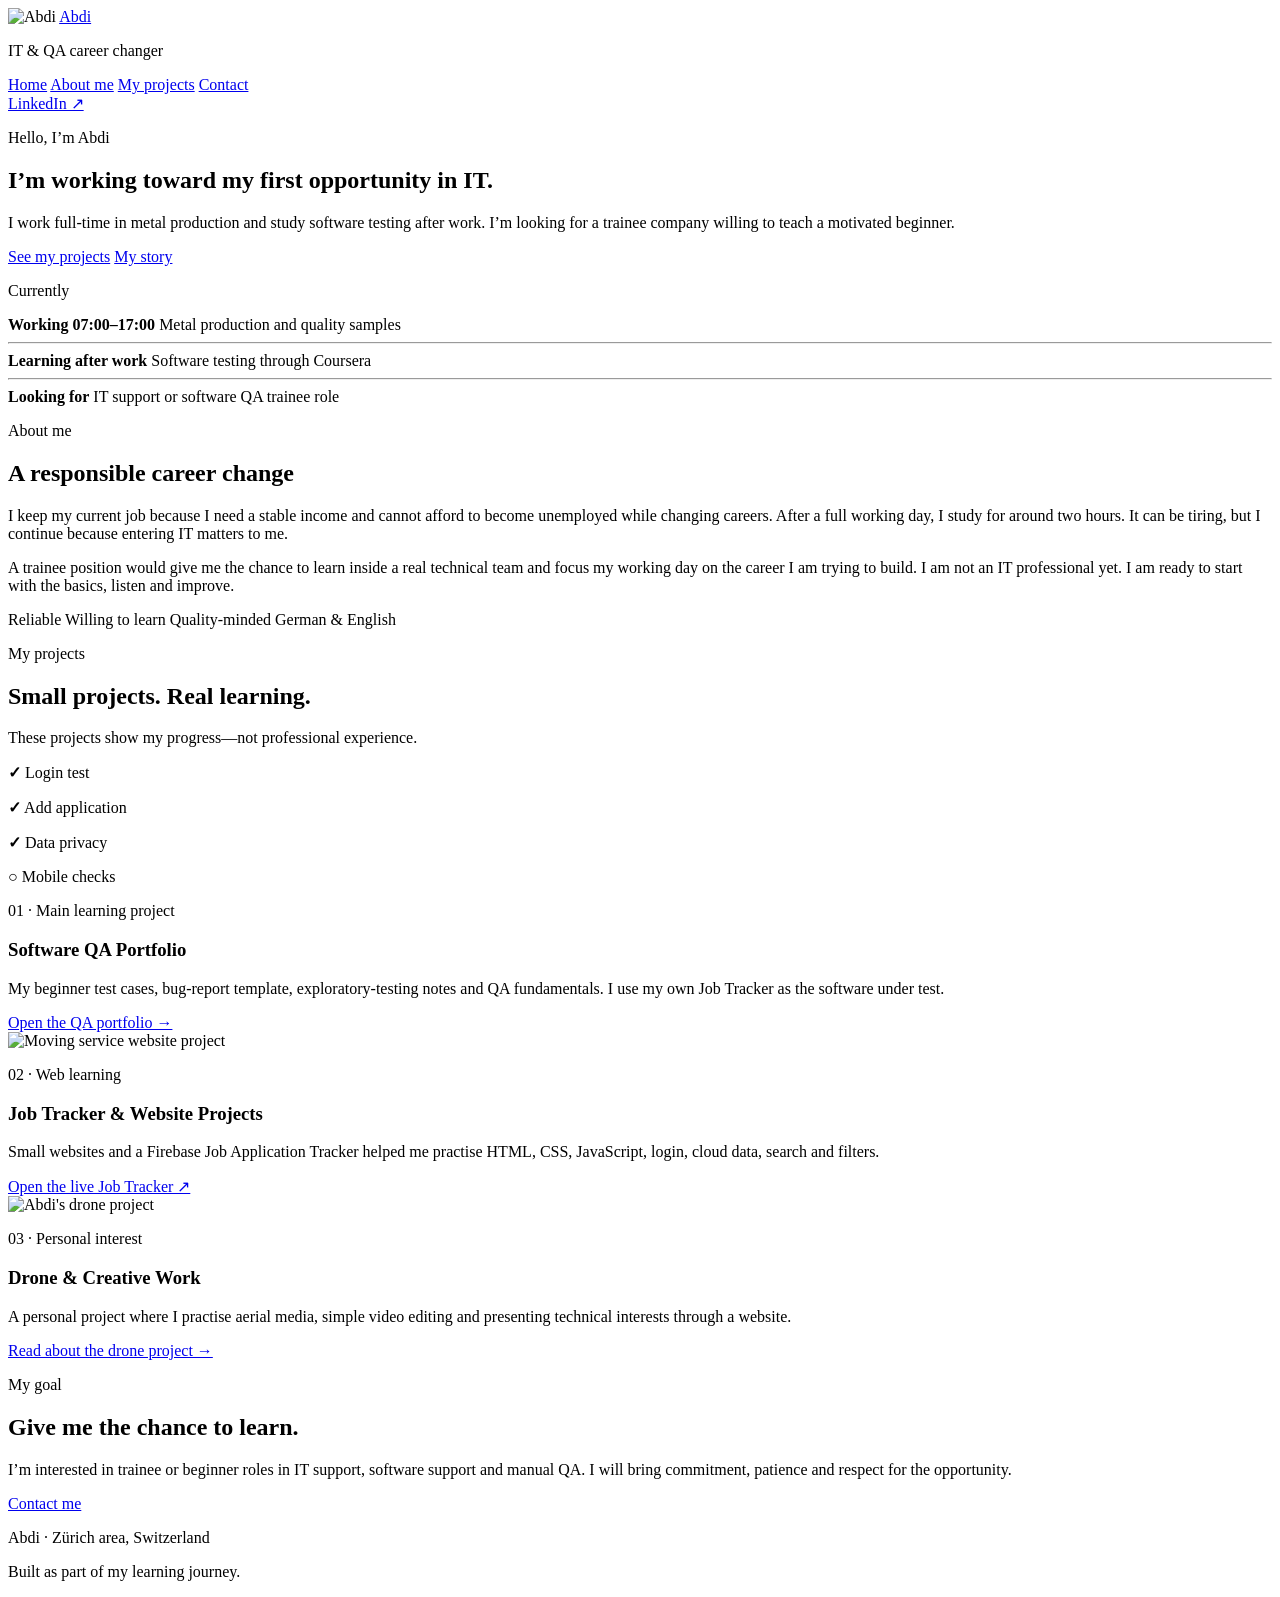
==== index.html @ acd4218f "Add index.html" ====
<!doctype html>
<html lang="en">
<head>
  <meta charset="utf-8">
  <meta name="viewport" content="width=device-width, initial-scale=1">
  <meta name="description" content="Abdi's IT support and software testing learning portfolio.">
  <title>Abdi | My Projects &amp; Learning</title>
  <link rel="stylesheet" href="styles.css">
</head>
<body>
  <aside class="sidebar">
    <img class="profile-photo" src="assets/abdi-profile.png" alt="Abdi">
    <a class="logo" href="#home">Abdi</a>
    <p class="sidebar-role">IT &amp; QA career changer</p>

    <nav aria-label="Main navigation">
      <a href="#home">Home</a>
      <a href="#about">About me</a>
      <a href="#projects">My projects</a>
      <a href="#contact">Contact</a>
    </nav>

    <a class="linkedin" href="https://www.linkedin.com/in/abdi-abdirashid-09aa81294/" target="_blank" rel="noreferrer">LinkedIn ↗</a>
  </aside>

  <main>
    <section class="hero" id="home">
      <div class="hero-content">
        <p class="kicker">Hello, I’m Abdi</p>
        <h1>I’m working toward my first opportunity in IT.</h1>
        <p class="hero-text">
          I work full-time in metal production and study software testing after work.
          I’m looking for a trainee company willing to teach a motivated beginner.
        </p>
        <div class="buttons">
          <a class="button primary" href="#projects">See my projects</a>
          <a class="button quiet" href="#about">My story</a>
        </div>
      </div>

      <div class="hero-card">
        <p class="small-label">Currently</p>
        <strong>Working 07:00–17:00</strong>
        <span>Metal production and quality samples</span>
        <hr>
        <strong>Learning after work</strong>
        <span>Software testing through Coursera</span>
        <hr>
        <strong>Looking for</strong>
        <span>IT support or software QA trainee role</span>
      </div>
    </section>

    <section class="about section" id="about">
      <div class="section-title">
        <p class="kicker">About me</p>
        <h2>A responsible career change</h2>
      </div>
      <div class="about-copy">
        <p>
          I keep my current job because I need a stable income and cannot afford to
          become unemployed while changing careers. After a full working day, I study
          for around two hours. It can be tiring, but I continue because entering IT
          matters to me.
        </p>
        <p>
          A trainee position would give me the chance to learn inside a real technical
          team and focus my working day on the career I am trying to build. I am not an
          IT professional yet. I am ready to start with the basics, listen and improve.
        </p>
      </div>
      <div class="strengths" aria-label="My strengths">
        <span>Reliable</span>
        <span>Willing to learn</span>
        <span>Quality-minded</span>
        <span>German &amp; English</span>
      </div>
    </section>

    <section class="projects section" id="projects">
      <div class="section-title">
        <p class="kicker">My projects</p>
        <h2>Small projects. Real learning.</h2>
        <p>These projects show my progress—not professional experience.</p>
      </div>

      <article class="project-card qa-card">
        <div class="project-visual checklist" aria-hidden="true">
          <div class="check-top"><span></span><span></span><span></span></div>
          <p><b>✓</b> Login test</p>
          <p><b>✓</b> Add application</p>
          <p><b>✓</b> Data privacy</p>
          <p><b>○</b> Mobile checks</p>
        </div>
        <div class="project-copy">
          <p class="project-number">01 · Main learning project</p>
          <h3>Software QA Portfolio</h3>
          <p>
            My beginner test cases, bug-report template, exploratory-testing notes
            and QA fundamentals. I use my own Job Tracker as the software under test.
          </p>
          <a href="qa-portfolio/README.md">Open the QA portfolio →</a>
        </div>
      </article>

      <article class="project-card reverse">
        <img class="project-visual" src="assets/web-project.jpg" alt="Moving service website project">
        <div class="project-copy">
          <p class="project-number">02 · Web learning</p>
          <h3>Job Tracker &amp; Website Projects</h3>
          <p>
            Small websites and a Firebase Job Application Tracker helped me practise
            HTML, CSS, JavaScript, login, cloud data, search and filters.
          </p>
          <a href="https://abditechh.github.io/job-application-tracker/" target="_blank" rel="noreferrer">Open the live Job Tracker ↗</a>
        </div>
      </article>

      <article class="project-card">
        <img class="project-visual" src="assets/drone-project.jpg" alt="Abdi's drone project">
        <div class="project-copy">
          <p class="project-number">03 · Personal interest</p>
          <h3>Drone &amp; Creative Work</h3>
          <p>
            A personal project where I practise aerial media, simple video editing
            and presenting technical interests through a website.
          </p>
          <a href="project-readmes/drone-portfolio-README.md">Read about the drone project →</a>
        </div>
      </article>
    </section>

    <section class="contact section" id="contact">
      <p class="kicker">My goal</p>
      <h2>Give me the chance to learn.</h2>
      <p>
        I’m interested in trainee or beginner roles in IT support, software support
        and manual QA. I will bring commitment, patience and respect for the opportunity.
      </p>
      <a class="button primary" href="mailto:abdi.abdirashid@hotmail.com">Contact me</a>
    </section>

    <footer>
      <p>Abdi · Zürich area, Switzerland</p>
      <p>Built as part of my learning journey.</p>
    </footer>
  </main>
</body>
</html>
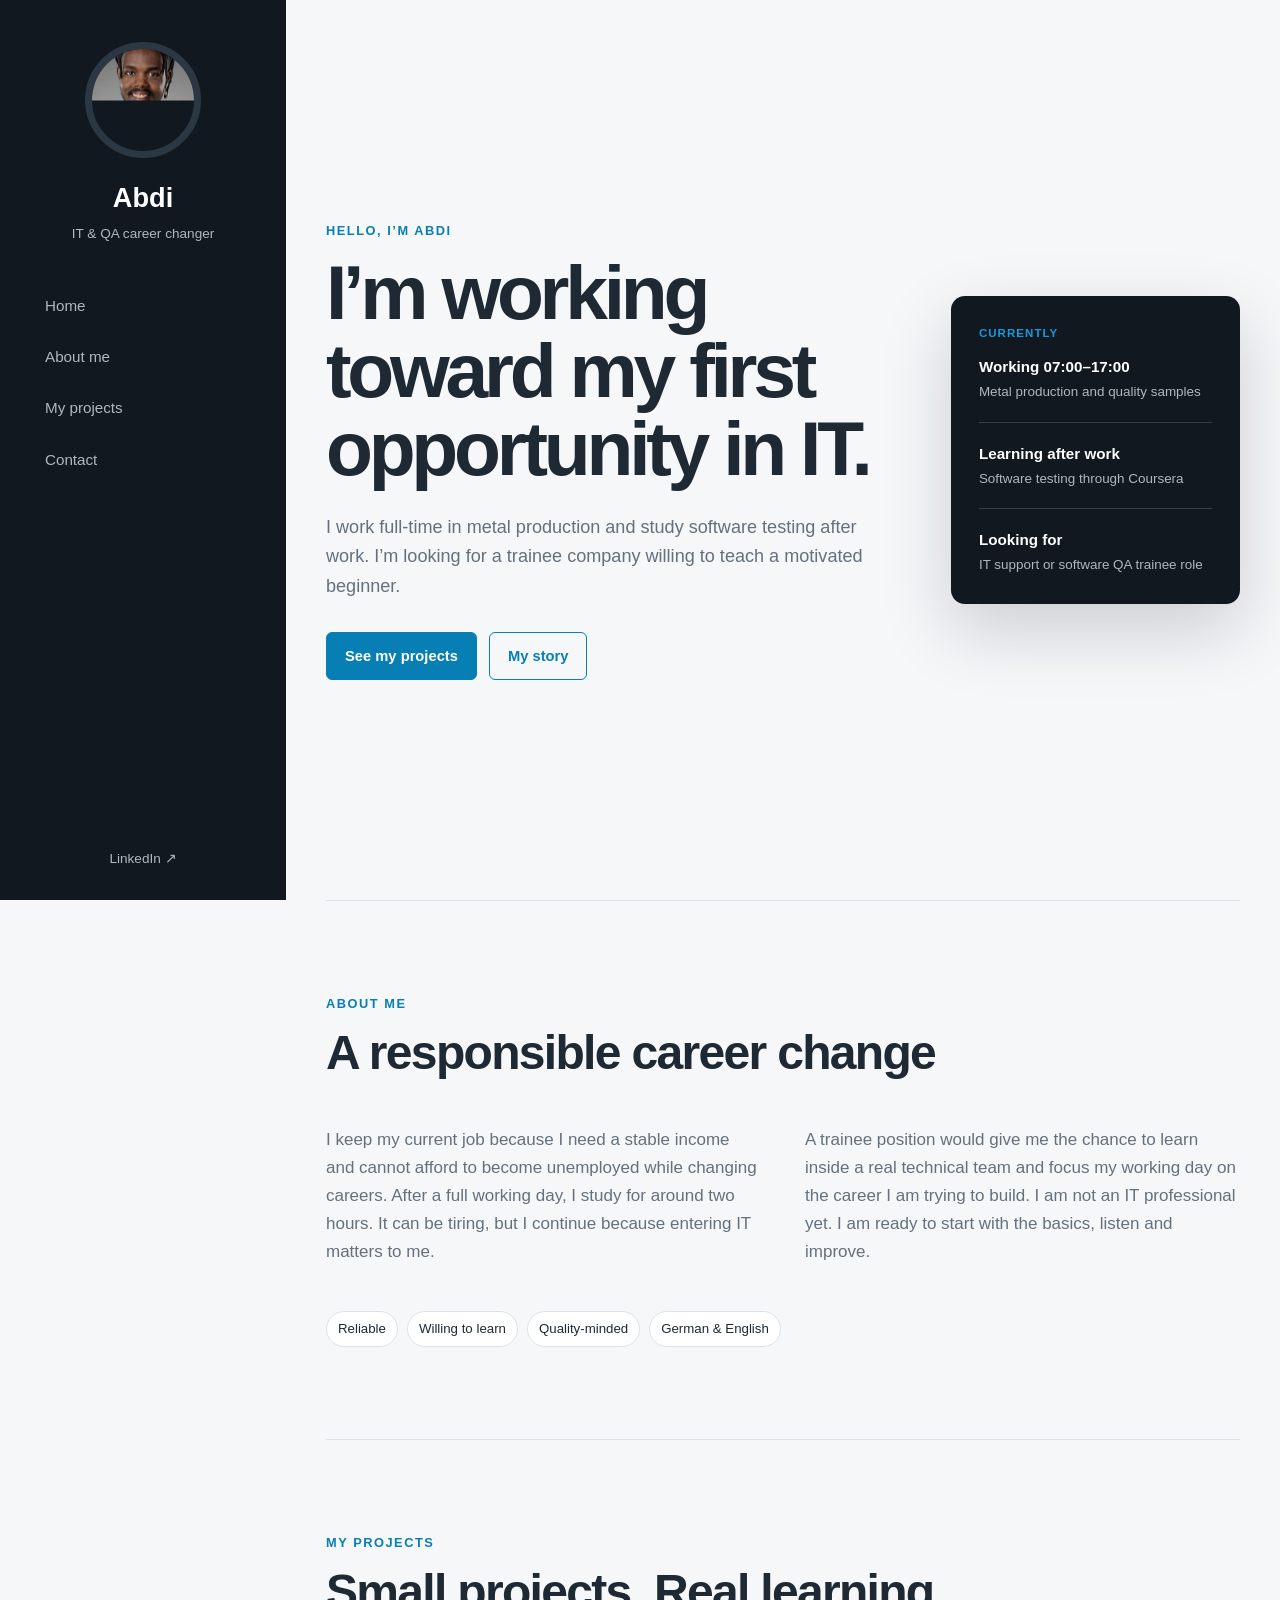
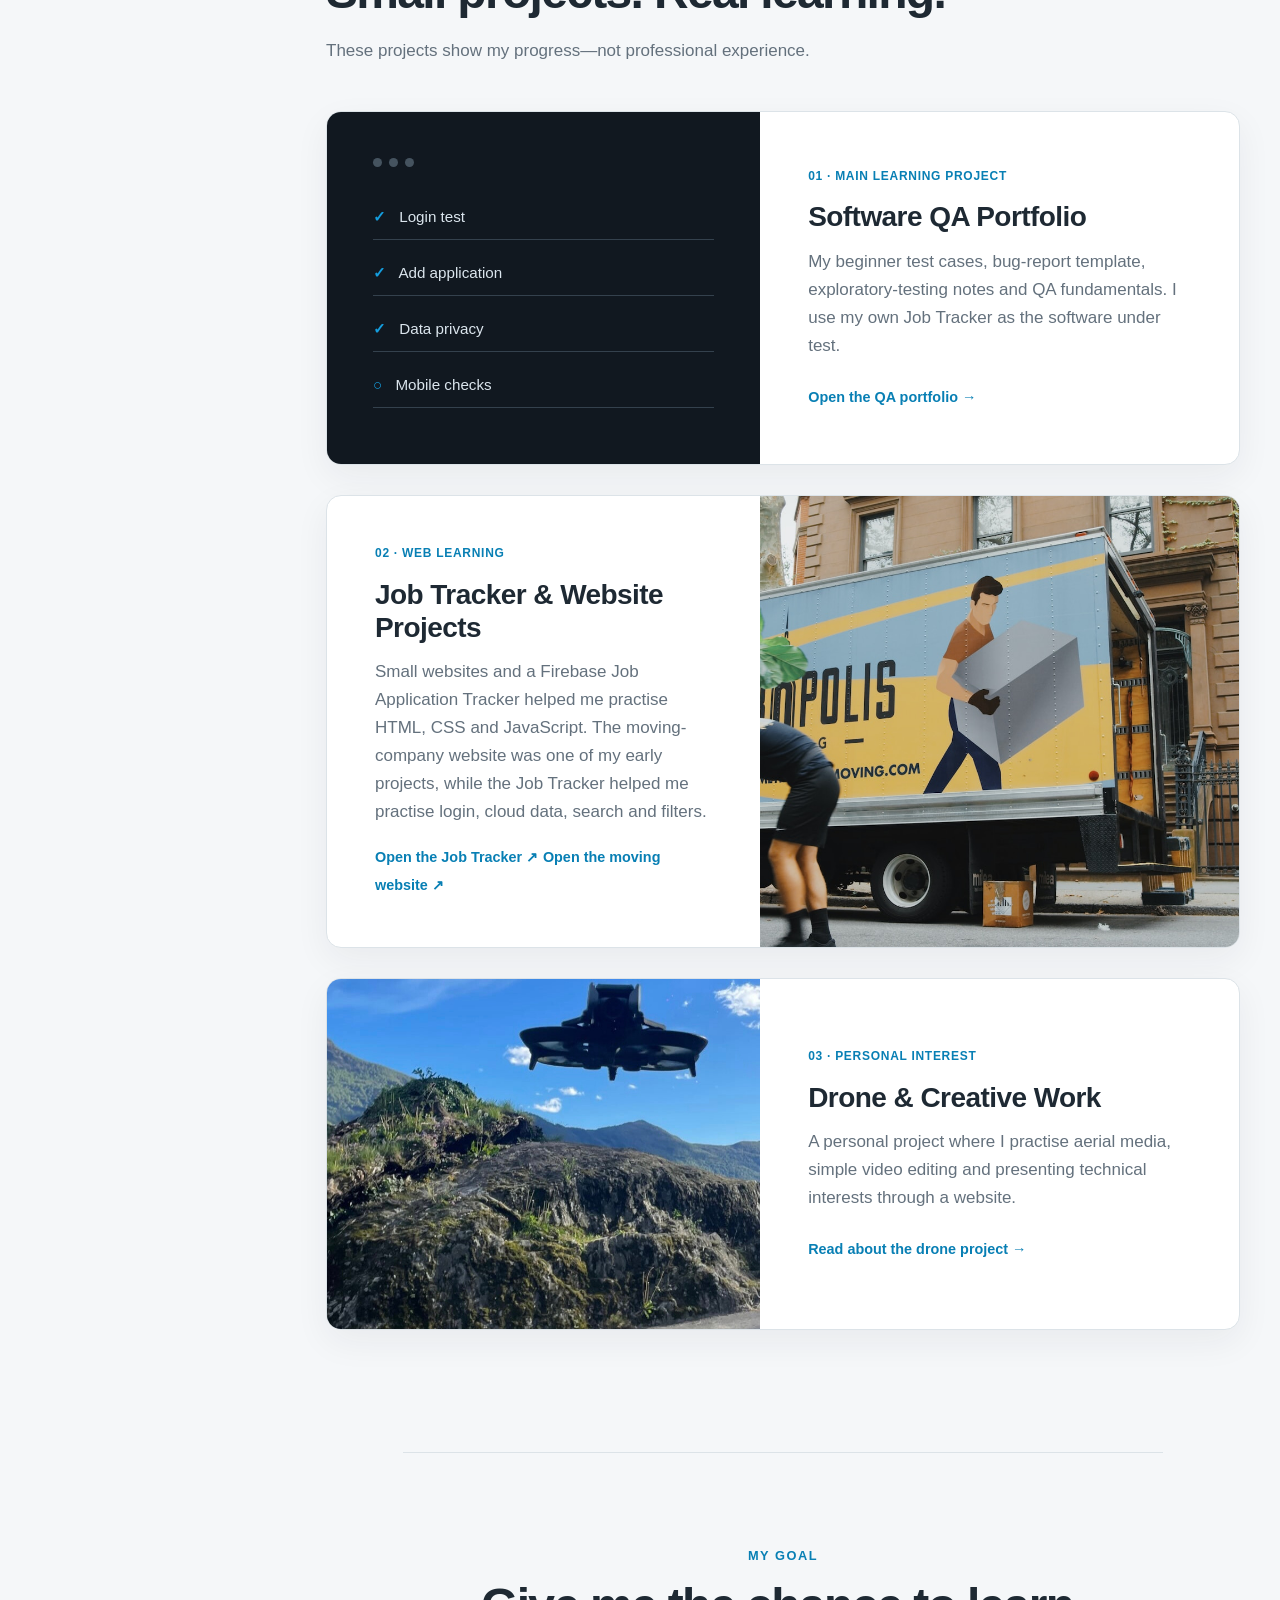
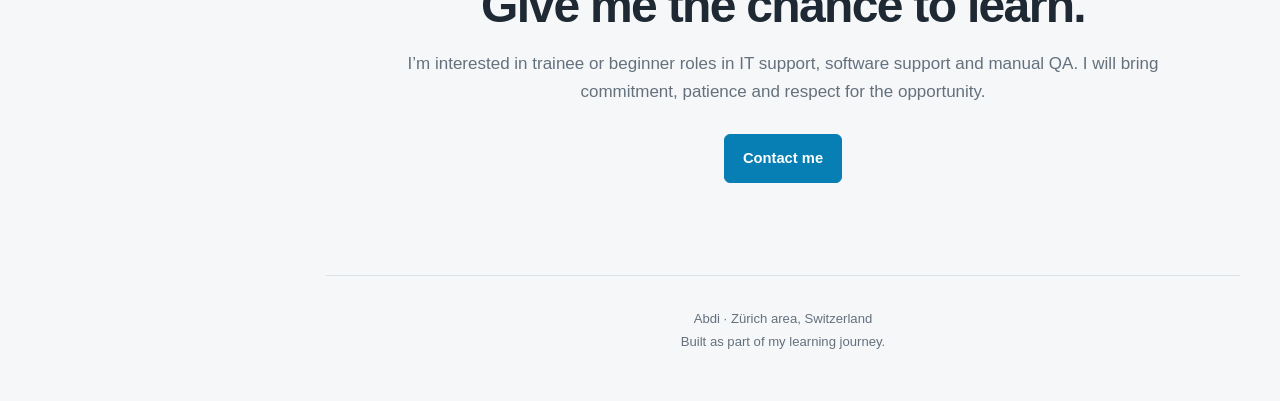
==== commit 51819089: "Add live moving website project link" ====
--- a/index.html
+++ b/index.html
@@ -110,9 +110,14 @@
           <h3>Job Tracker &amp; Website Projects</h3>
           <p>
             Small websites and a Firebase Job Application Tracker helped me practise
-            HTML, CSS, JavaScript, login, cloud data, search and filters.
+            HTML, CSS and JavaScript. The moving-company website was one of my early
+            projects, while the Job Tracker helped me practise login, cloud data,
+            search and filters.
           </p>
-          <a href="https://abditechh.github.io/job-application-tracker/" target="_blank" rel="noreferrer">Open the live Job Tracker ↗</a>
+          <div class="project-links">
+            <a href="https://abditechh.github.io/job-application-tracker/" target="_blank" rel="noreferrer">Open the Job Tracker ↗</a>
+            <a href="https://abditechh.github.io/moving-van/" target="_blank" rel="noreferrer">Open the moving website ↗</a>
+          </div>
         </div>
       </article>
 
--- a/styles.css
+++ b/styles.css
@@ -0,0 +1,319 @@
+:root {
+  --dark: #111820;
+  --dark-soft: #1b2631;
+  --paper: #ffffff;
+  --background: #f5f7f9;
+  --ink: #1e2933;
+  --muted: #64717d;
+  --blue: #149ddd;
+  --blue-dark: #087fb4;
+  --line: #dce3e8;
+  --sidebar: 286px;
+}
+
+* { box-sizing: border-box; }
+html { scroll-behavior: smooth; }
+
+body {
+  margin: 0;
+  color: var(--ink);
+  background: var(--background);
+  font-family: Arial, Helvetica, sans-serif;
+  font-size: 17px;
+  line-height: 1.65;
+}
+
+a { color: inherit; }
+
+.sidebar {
+  position: fixed;
+  inset: 0 auto 0 0;
+  z-index: 10;
+  width: var(--sidebar);
+  padding: 42px 32px 30px;
+  display: flex;
+  flex-direction: column;
+  align-items: center;
+  color: #fff;
+  background: var(--dark);
+}
+
+.profile-photo {
+  width: 116px;
+  height: 116px;
+  border: 7px solid #2b3742;
+  border-radius: 50%;
+  object-fit: cover;
+}
+
+.logo {
+  margin-top: 18px;
+  font-size: 1.7rem;
+  font-weight: 800;
+  text-decoration: none;
+}
+
+.sidebar-role {
+  margin: 2px 0 38px;
+  color: #aeb8c1;
+  font-size: 0.85rem;
+}
+
+nav {
+  width: 100%;
+  display: grid;
+  gap: 6px;
+}
+
+nav a {
+  padding: 10px 13px;
+  border-radius: 7px;
+  color: #aeb8c1;
+  font-size: 0.95rem;
+  text-decoration: none;
+}
+
+nav a:hover,
+nav a:focus-visible {
+  color: #fff;
+  background: var(--dark-soft);
+}
+
+.linkedin {
+  margin-top: auto;
+  color: #aeb8c1;
+  font-size: 0.85rem;
+  text-decoration: none;
+}
+
+main { margin-left: var(--sidebar); }
+
+.hero,
+.section,
+footer {
+  width: min(calc(100% - 80px), 1040px);
+  margin: 0 auto;
+}
+
+.hero {
+  min-height: 100vh;
+  padding: 100px 0;
+  display: grid;
+  grid-template-columns: minmax(0, 1.45fr) minmax(260px, 0.75fr);
+  gap: 66px;
+  align-items: center;
+}
+
+.kicker {
+  margin: 0 0 12px;
+  color: var(--blue-dark);
+  font-size: 0.8rem;
+  font-weight: 800;
+  letter-spacing: 0.12em;
+  text-transform: uppercase;
+}
+
+h1, h2, h3, p { margin-top: 0; }
+
+h1 {
+  max-width: 720px;
+  margin-bottom: 25px;
+  font-size: clamp(2.8rem, 6vw, 5.4rem);
+  line-height: 1.02;
+  letter-spacing: -0.055em;
+}
+
+h2 {
+  margin-bottom: 18px;
+  font-size: clamp(2rem, 4vw, 3rem);
+  line-height: 1.12;
+  letter-spacing: -0.035em;
+}
+
+h3 {
+  margin-bottom: 14px;
+  font-size: 1.75rem;
+  line-height: 1.18;
+  letter-spacing: -0.02em;
+}
+
+.hero-text {
+  max-width: 660px;
+  margin-bottom: 30px;
+  color: var(--muted);
+  font-size: 1.13rem;
+}
+
+.buttons { display: flex; flex-wrap: wrap; gap: 12px; }
+
+.button {
+  display: inline-block;
+  padding: 11px 18px;
+  border: 1px solid var(--blue-dark);
+  border-radius: 6px;
+  font-size: 0.92rem;
+  font-weight: 700;
+  text-decoration: none;
+}
+
+.button.primary { color: #fff; background: var(--blue-dark); }
+.button.quiet { color: var(--blue-dark); background: transparent; }
+
+.hero-card {
+  padding: 28px;
+  border-radius: 14px;
+  color: #fff;
+  background: var(--dark);
+  box-shadow: 0 26px 70px rgba(17, 24, 32, 0.18);
+}
+
+.hero-card .small-label {
+  color: var(--blue);
+  font-size: 0.72rem;
+  font-weight: 800;
+  letter-spacing: 0.09em;
+  text-transform: uppercase;
+}
+
+.hero-card strong,
+.hero-card span { display: block; }
+.hero-card strong { margin-bottom: 2px; font-size: 0.95rem; }
+.hero-card span { color: #aeb8c1; font-size: 0.84rem; }
+.hero-card hr { margin: 18px 0; border: 0; border-top: 1px solid #34414d; }
+
+.section {
+  padding: 92px 0;
+  border-top: 1px solid var(--line);
+}
+
+.section-title { max-width: 680px; margin-bottom: 46px; }
+.section-title > p:last-child { color: var(--muted); }
+
+.about-copy {
+  display: grid;
+  grid-template-columns: repeat(2, minmax(0, 1fr));
+  gap: 44px;
+  color: var(--muted);
+}
+
+.strengths { margin-top: 28px; display: flex; flex-wrap: wrap; gap: 9px; }
+.strengths span {
+  padding: 6px 11px;
+  border: 1px solid var(--line);
+  border-radius: 999px;
+  background: #fff;
+  font-size: 0.83rem;
+}
+
+.project-card {
+  margin-bottom: 30px;
+  display: grid;
+  grid-template-columns: minmax(280px, 0.95fr) minmax(0, 1.05fr);
+  min-height: 350px;
+  overflow: hidden;
+  border: 1px solid var(--line);
+  border-radius: 15px;
+  background: #fff;
+  box-shadow: 0 12px 35px rgba(30, 41, 51, 0.06);
+}
+
+.project-card.reverse .project-visual { order: 2; }
+.project-card.reverse .project-copy { order: 1; }
+
+.project-visual {
+  width: 100%;
+  height: 100%;
+  min-height: 350px;
+  object-fit: cover;
+}
+
+.project-copy {
+  padding: 48px;
+  display: flex;
+  flex-direction: column;
+  justify-content: center;
+}
+
+.project-number {
+  margin-bottom: 14px;
+  color: var(--blue-dark);
+  font-size: 0.75rem;
+  font-weight: 800;
+  letter-spacing: 0.06em;
+  text-transform: uppercase;
+}
+
+.project-copy > p:not(.project-number) { color: var(--muted); }
+.project-copy a {
+  margin-top: 9px;
+  color: var(--blue-dark);
+  font-size: 0.9rem;
+  font-weight: 700;
+  text-decoration: none;
+}
+
+.checklist {
+  padding: 46px;
+  display: flex;
+  flex-direction: column;
+  justify-content: center;
+  color: #dbe5ed;
+  background: var(--dark);
+}
+
+.check-top { margin-bottom: 27px; display: flex; gap: 7px; }
+.check-top span { width: 9px; height: 9px; border-radius: 50%; background: #45535f; }
+.checklist p {
+  margin-bottom: 10px;
+  padding: 10px 0;
+  border-bottom: 1px solid #34414d;
+  font-size: 0.95rem;
+}
+.checklist b { margin-right: 9px; color: var(--blue); }
+
+.contact { max-width: 760px; text-align: center; }
+.contact > p:not(.kicker) { margin-bottom: 28px; color: var(--muted); }
+
+footer {
+  padding: 32px 0 46px;
+  border-top: 1px solid var(--line);
+  color: var(--muted);
+  font-size: 0.82rem;
+  text-align: center;
+}
+footer p { margin-bottom: 2px; }
+
+@media (max-width: 900px) {
+  .sidebar {
+    position: static;
+    width: 100%;
+    padding: 22px;
+    flex-direction: row;
+    justify-content: space-between;
+    gap: 16px;
+  }
+  .profile-photo { width: 52px; height: 52px; border-width: 3px; }
+  .logo { margin: 0 auto 0 0; font-size: 1.3rem; }
+  .sidebar-role, .linkedin { display: none; }
+  nav { width: auto; display: flex; }
+  nav a { padding: 7px; font-size: 0.8rem; }
+  main { margin-left: 0; }
+}
+
+@media (max-width: 700px) {
+  body { font-size: 16px; }
+  .hero, .section, footer { width: min(calc(100% - 36px), 1040px); }
+  .hero { min-height: auto; padding: 70px 0; grid-template-columns: 1fr; gap: 35px; }
+  .section { padding: 68px 0; }
+  .about-copy, .project-card { grid-template-columns: 1fr; gap: 0; }
+  .about-copy { gap: 8px; }
+  .project-card.reverse .project-visual, .project-card.reverse .project-copy { order: initial; }
+  .project-visual { min-height: 230px; max-height: 280px; }
+  .project-copy { padding: 30px; }
+  .checklist { min-height: 270px; padding: 30px; }
+  .sidebar nav a:nth-child(2), .sidebar nav a:nth-child(4) { display: none; }
+}
+
+@media (prefers-reduced-motion: reduce) {
+  html { scroll-behavior: auto; }
+}
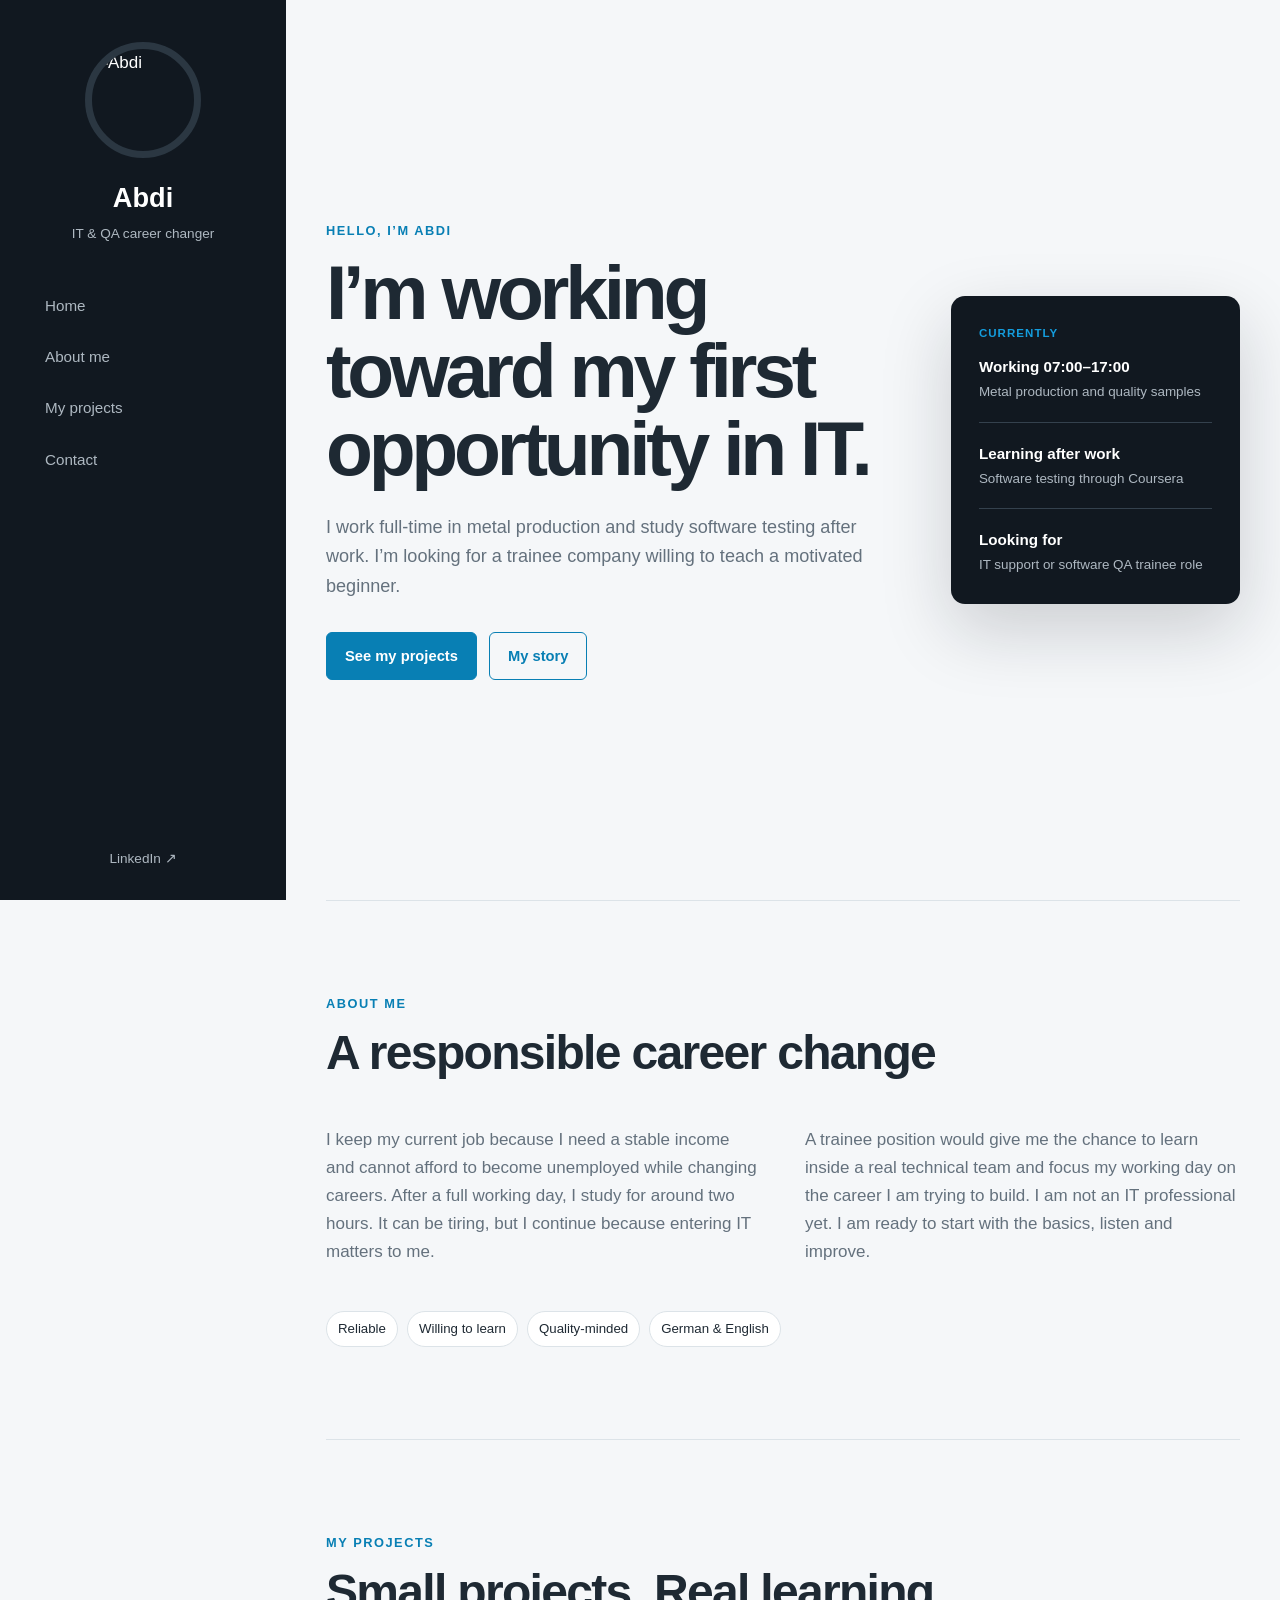
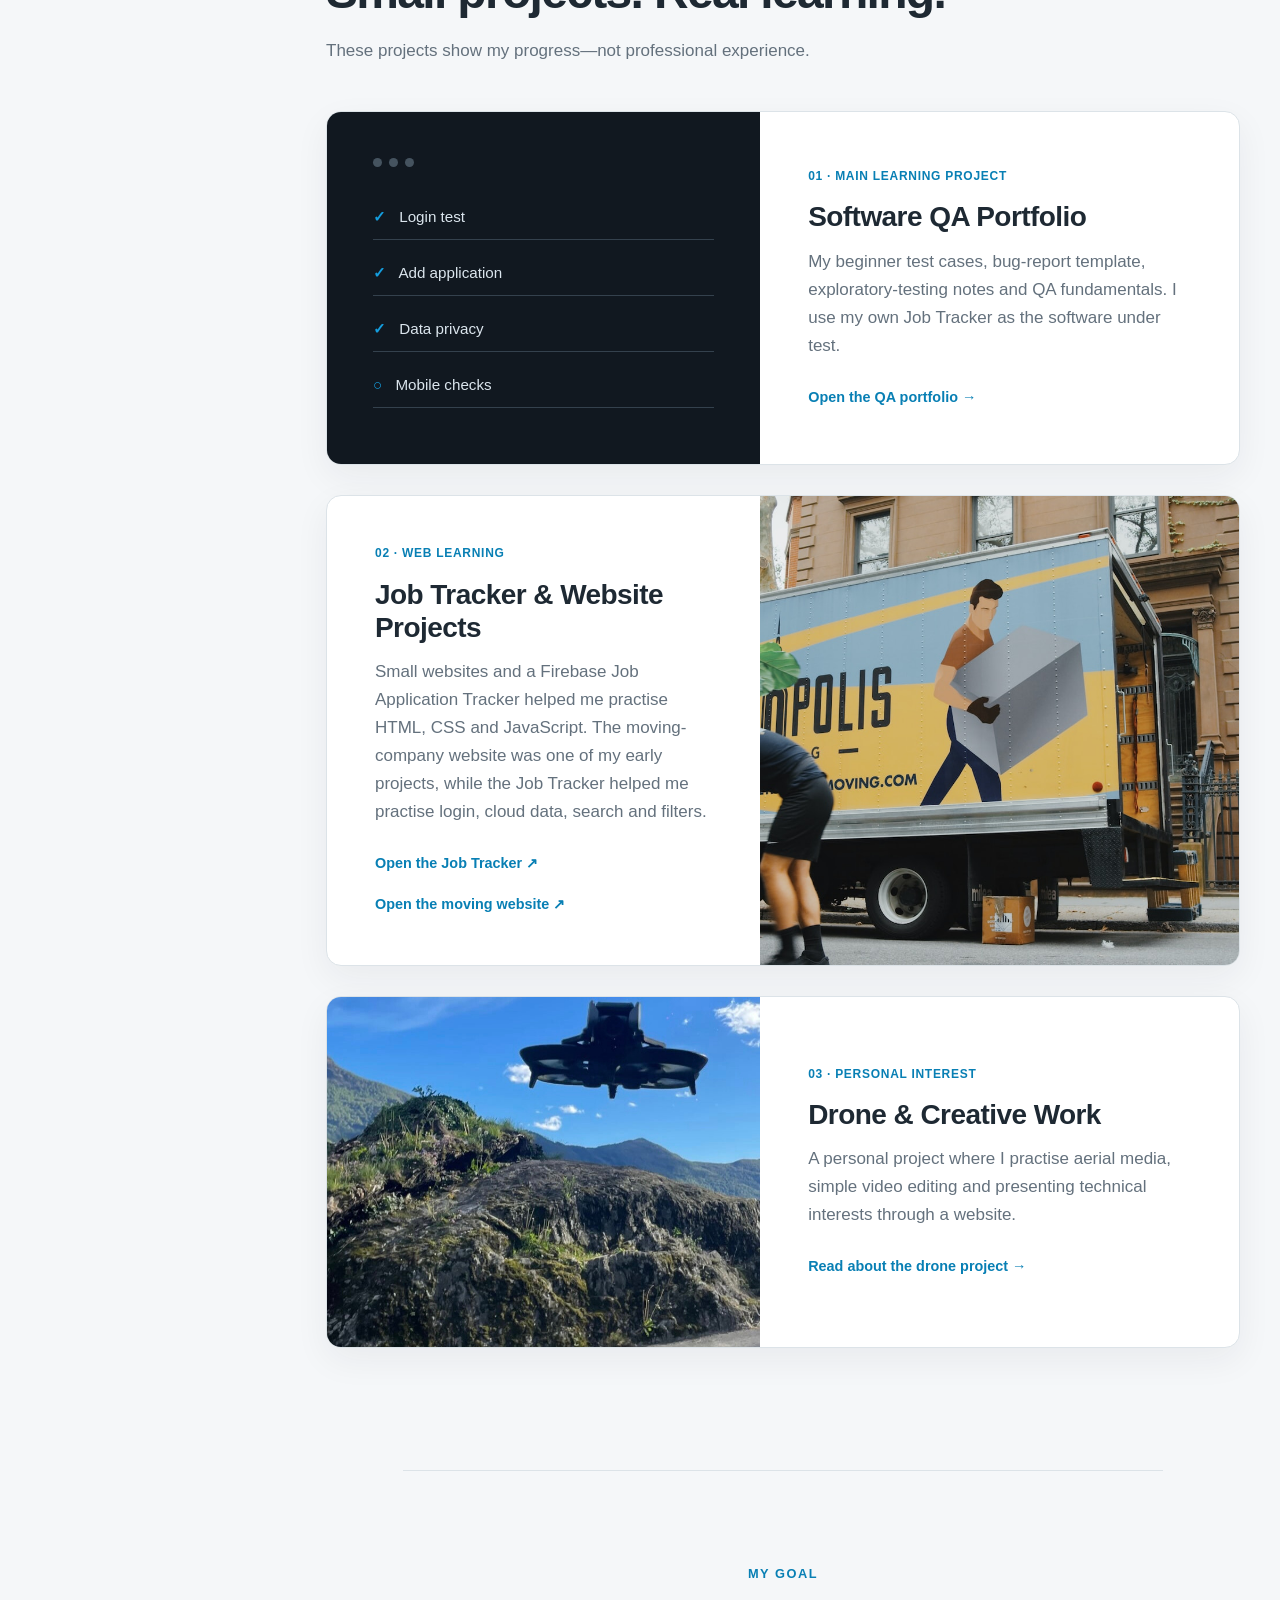
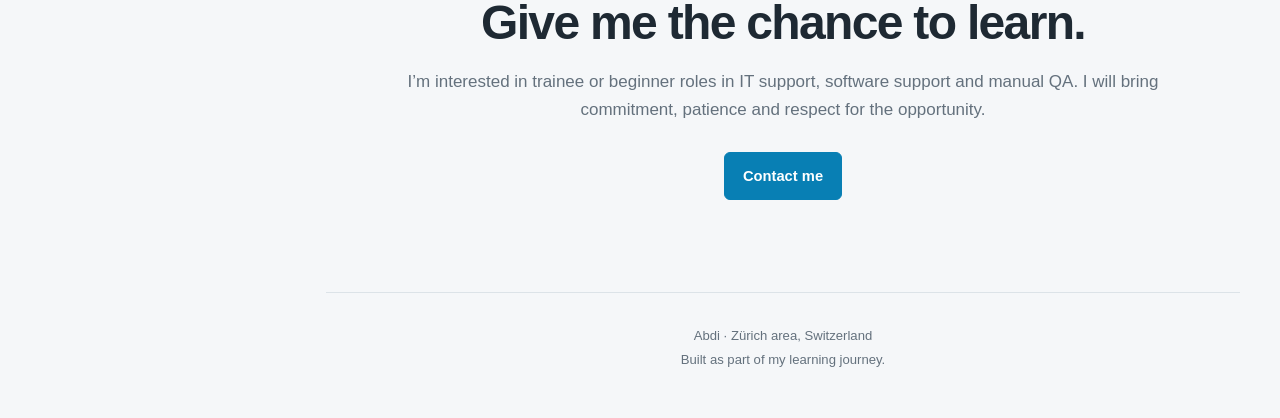
==== commit 8eb6f088: "Fix profile photo source" ====
--- a/index.html
+++ b/index.html
@@ -9,7 +9,7 @@
 </head>
 <body>
   <aside class="sidebar">
-    <img class="profile-photo" src="assets/abdi-profile.png" alt="Abdi">
+    <img class="profile-photo" src="https://raw.githubusercontent.com/abditechh/iPortfolio-Abdi-s/main/img.png" alt="Abdi">
     <a class="logo" href="#home">Abdi</a>
     <p class="sidebar-role">IT &amp; QA career changer</p>
 
--- a/styles.css
+++ b/styles.css
@@ -244,6 +244,7 @@
 }
 
 .project-copy > p:not(.project-number) { color: var(--muted); }
+.project-links { display: flex; flex-wrap: wrap; gap: 8px 22px; }
 .project-copy a {
   margin-top: 9px;
   color: var(--blue-dark);
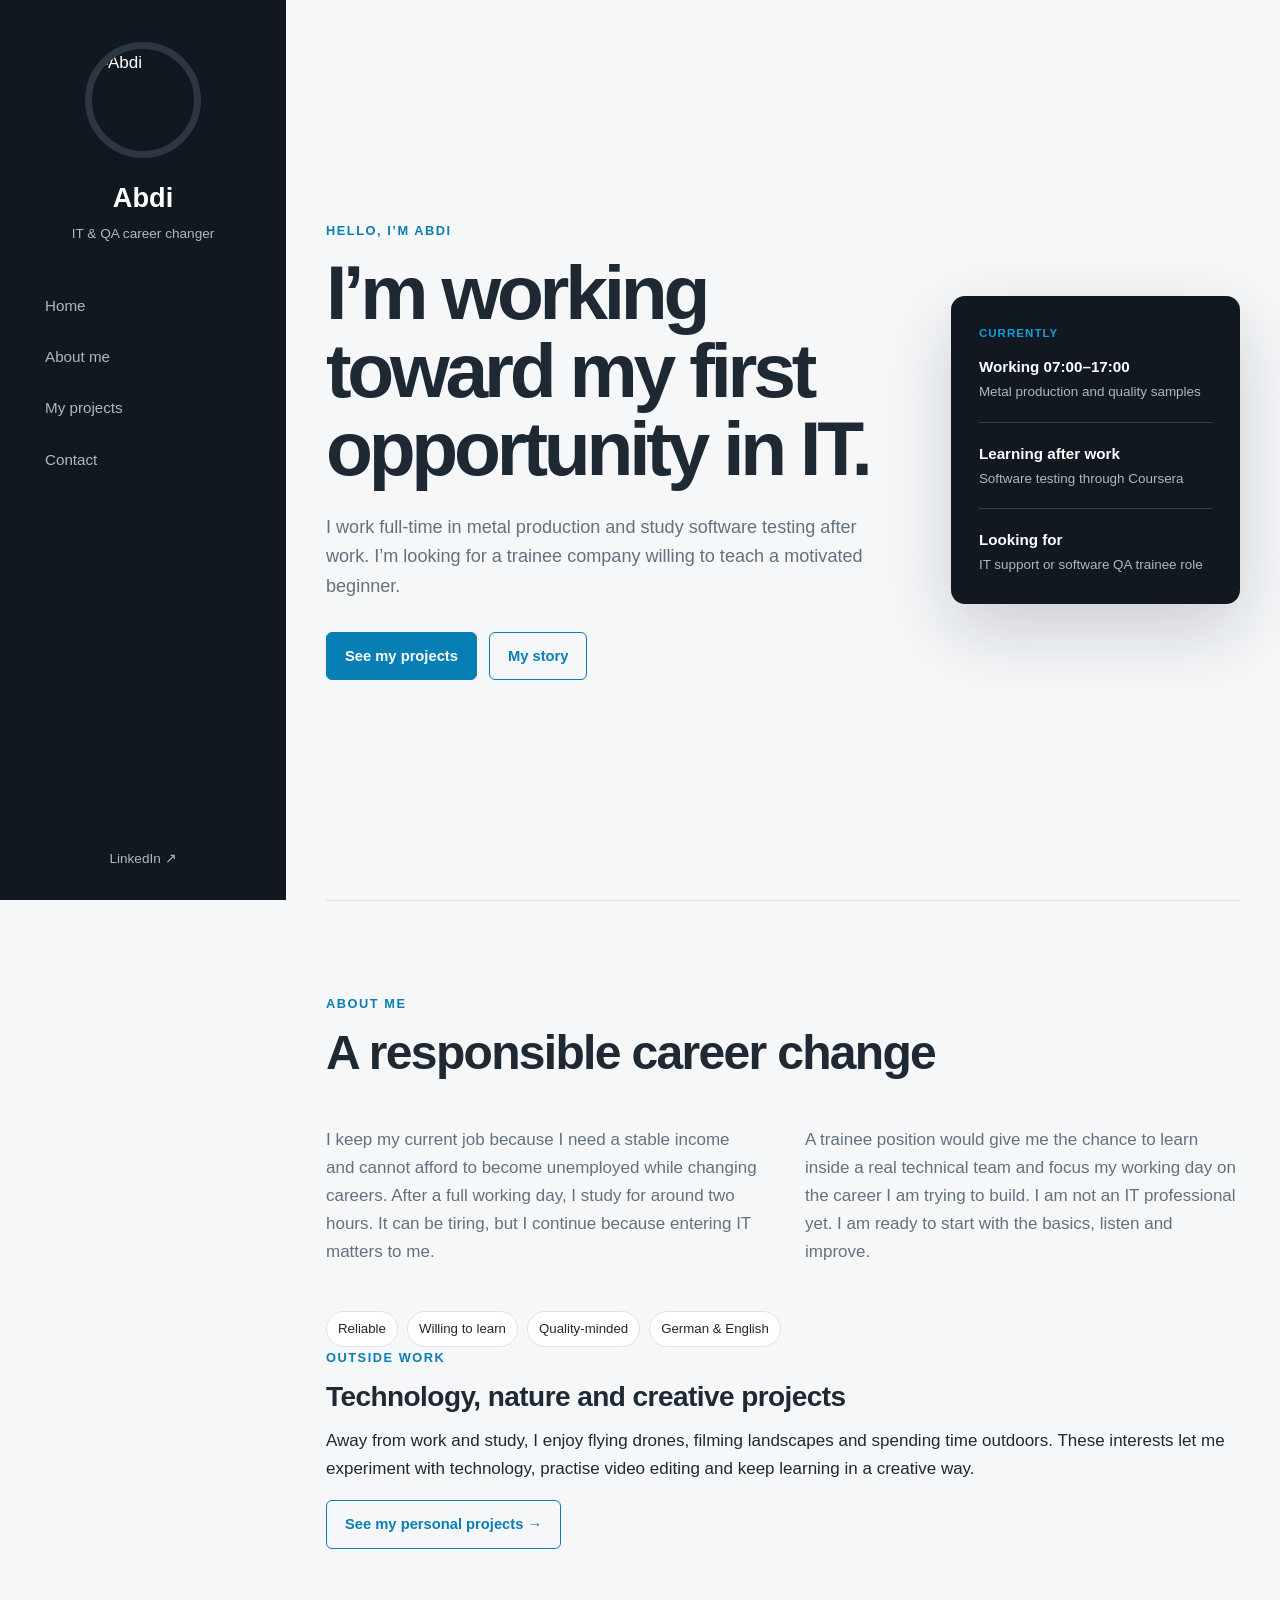
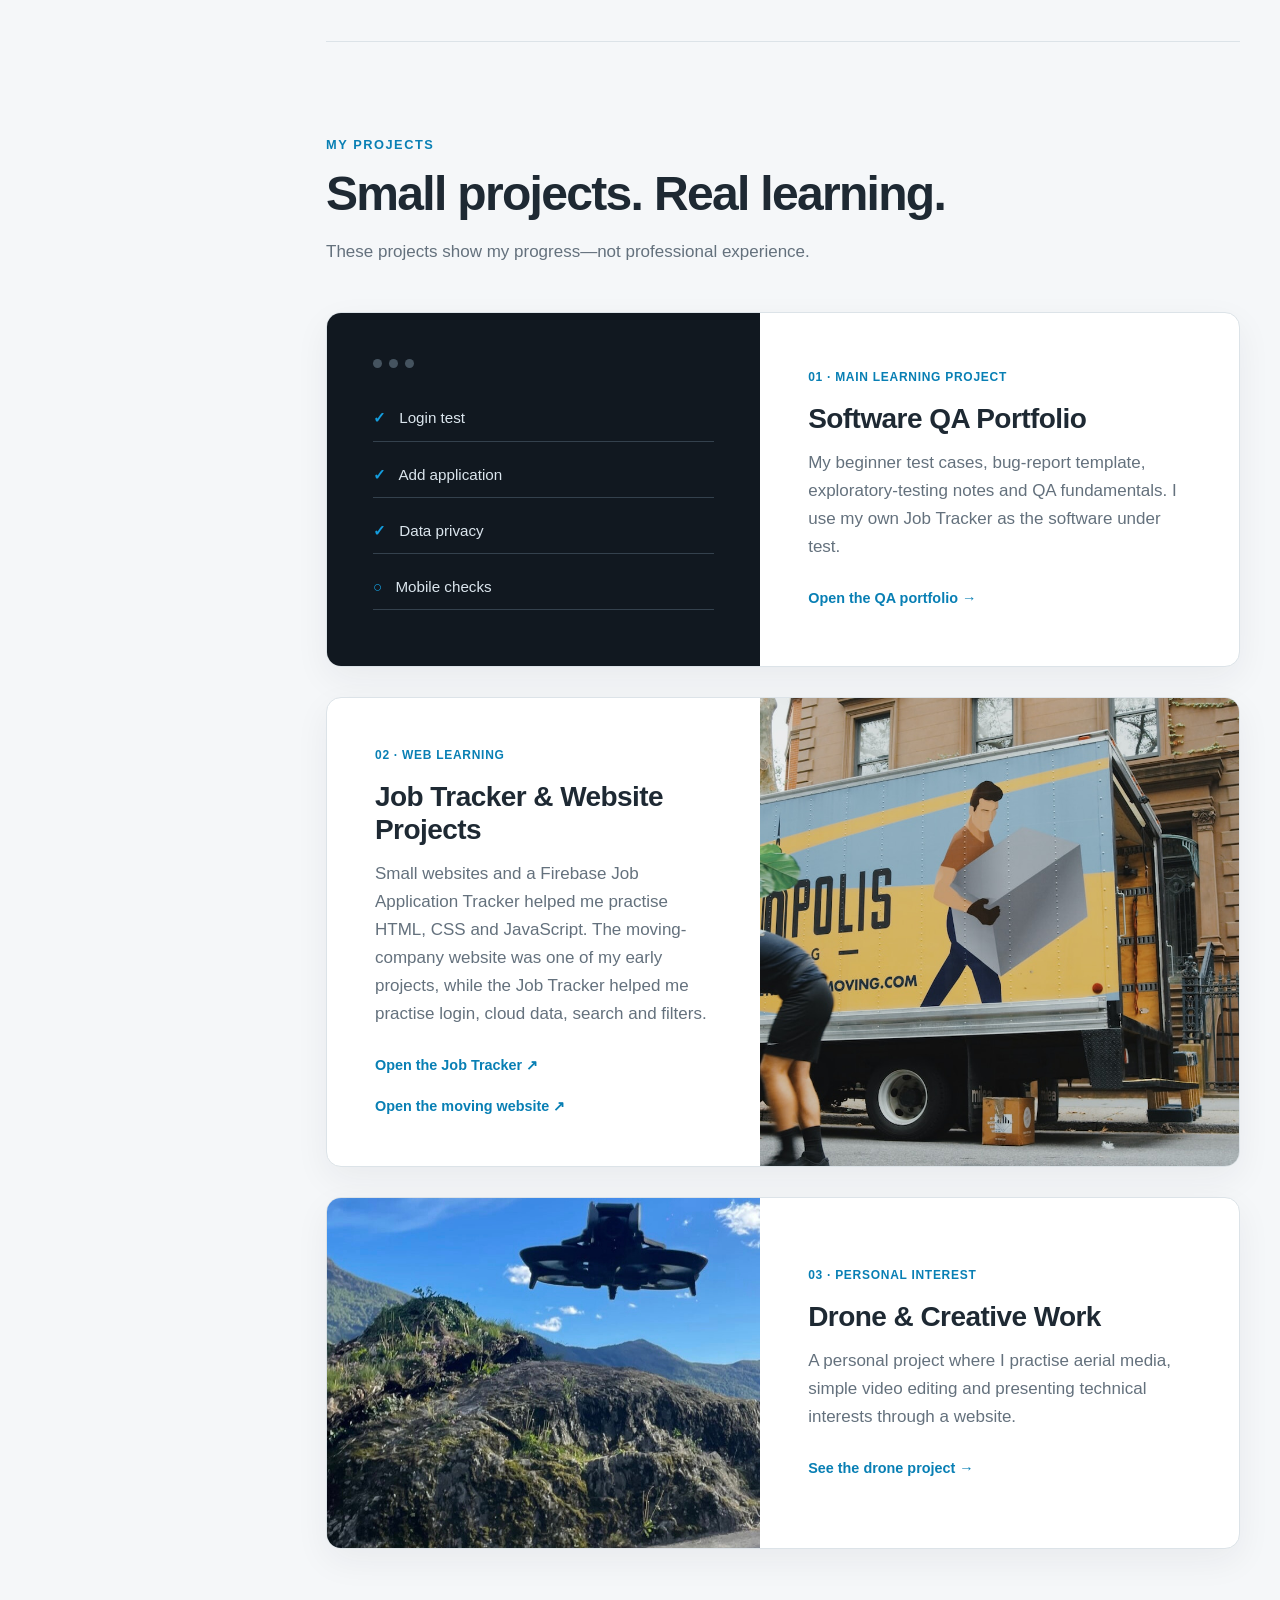
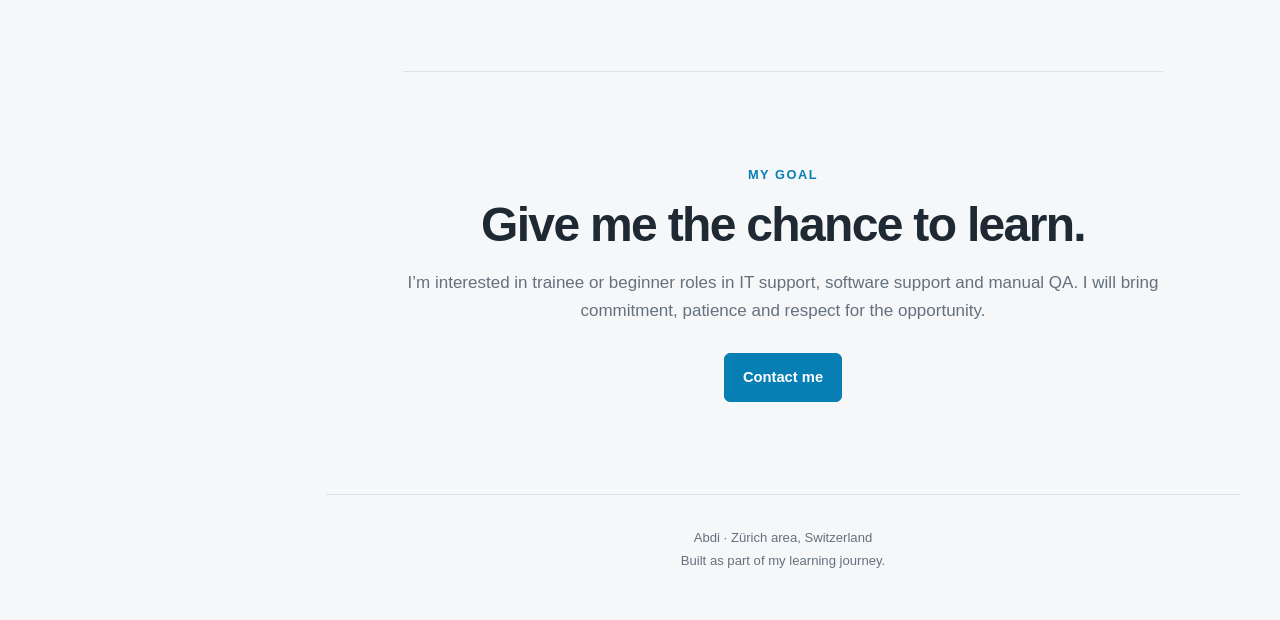
==== commit 45c187a7: "Add personal interests section" ====
--- a/index.html
+++ b/index.html
@@ -75,6 +75,20 @@
         <span>Quality-minded</span>
         <span>German &amp; English</span>
       </div>
+      <div class="personal-note">
+        <div>
+          <p class="kicker">Outside work</p>
+          <h3>Technology, nature and creative projects</h3>
+        </div>
+        <div>
+          <p>
+            Away from work and study, I enjoy flying drones, filming landscapes and
+            spending time outdoors. These interests let me experiment with technology,
+            practise video editing and keep learning in a creative way.
+          </p>
+          <a class="button quiet" href="creative-projects.html">See my personal projects →</a>
+        </div>
+      </div>
     </section>
 
     <section class="projects section" id="projects">
@@ -130,7 +144,7 @@
             A personal project where I practise aerial media, simple video editing
             and presenting technical interests through a website.
           </p>
-          <a href="project-readmes/drone-portfolio-README.md">Read about the drone project →</a>
+          <a href="creative-projects.html">See the drone project →</a>
         </div>
       </article>
     </section>
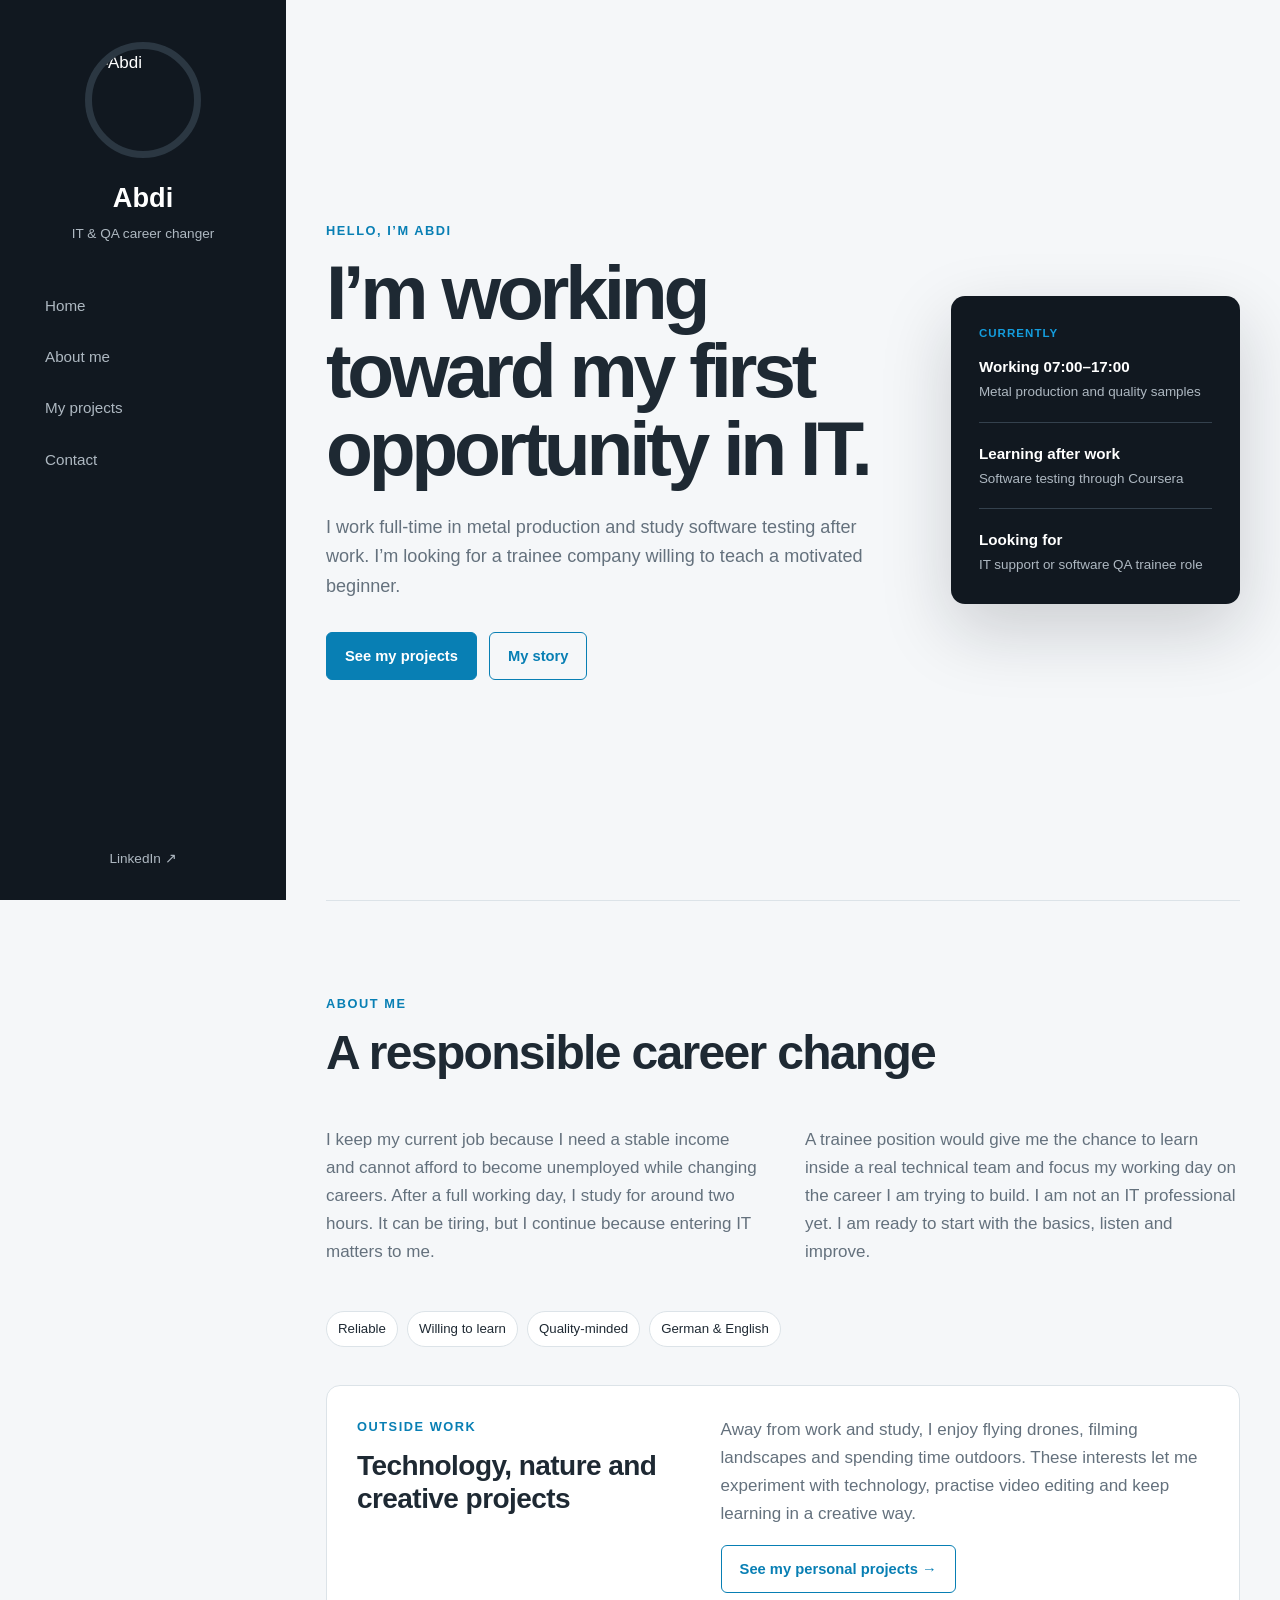
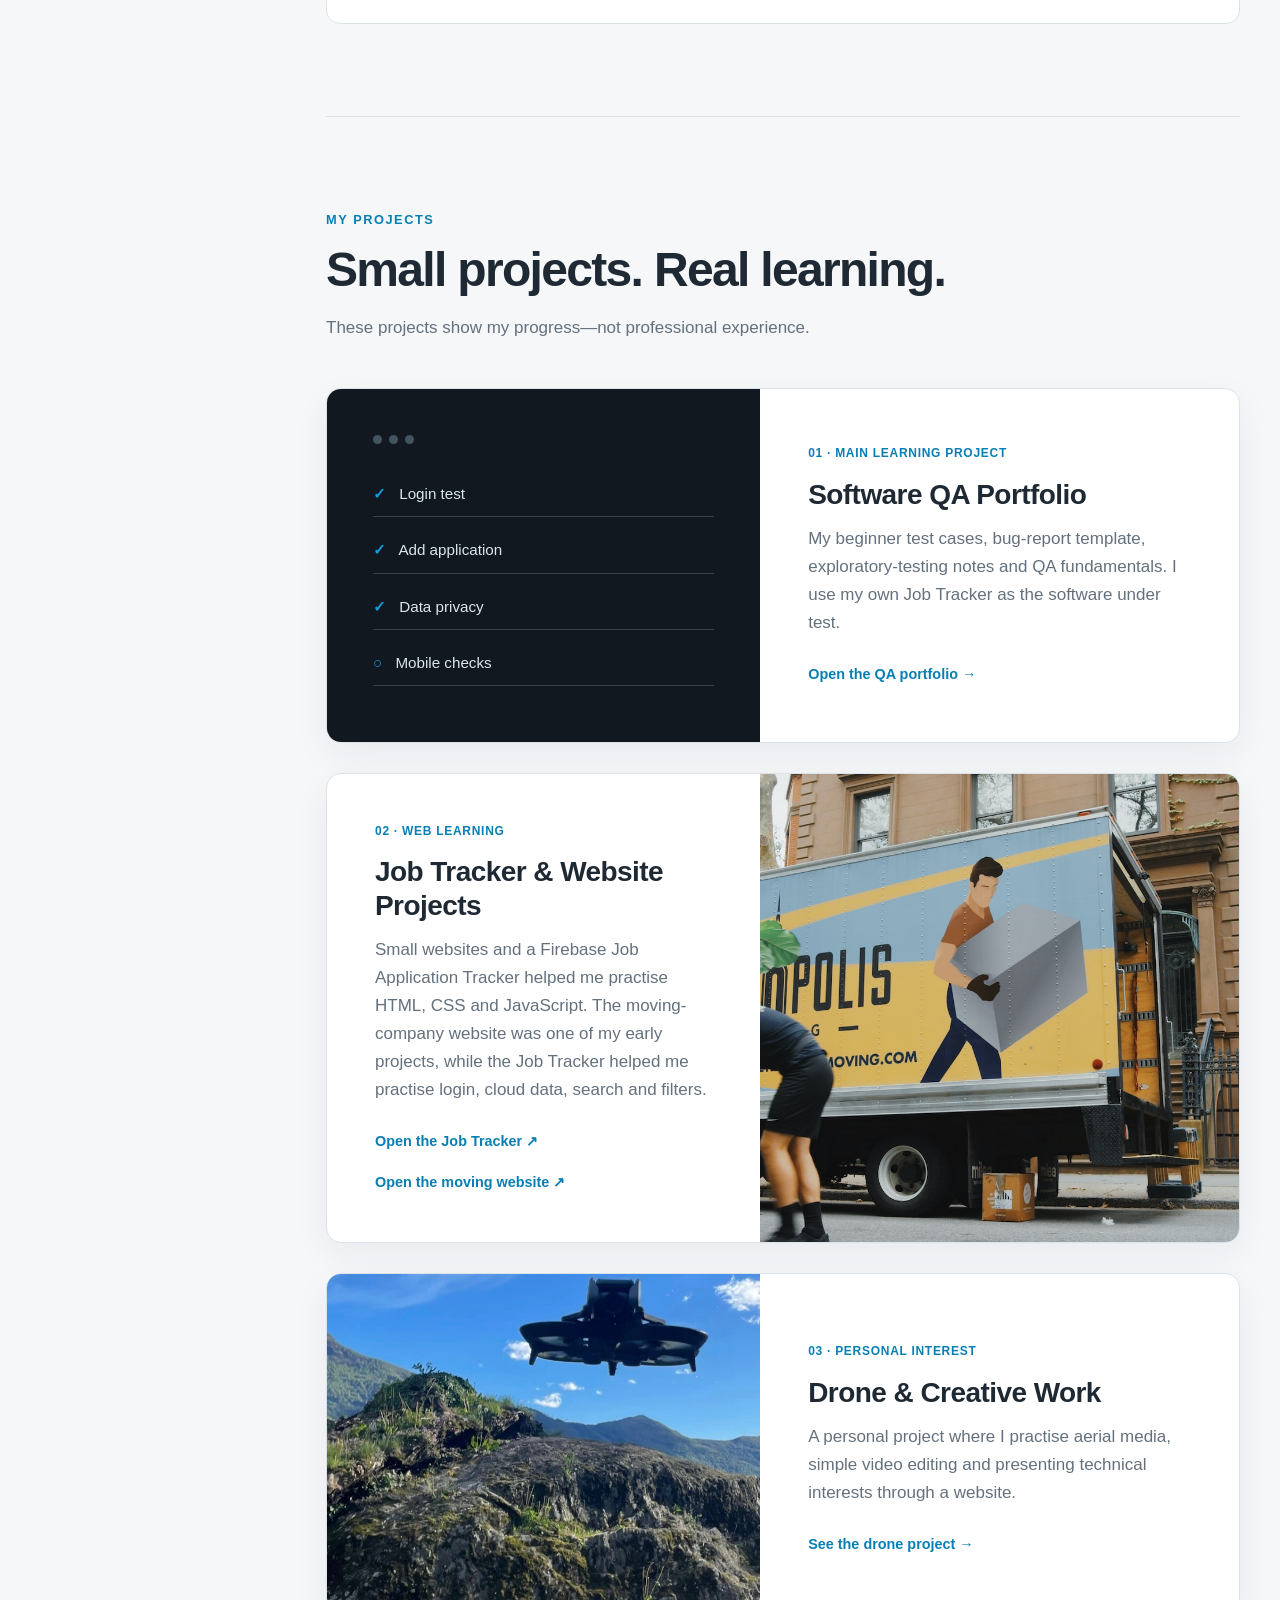
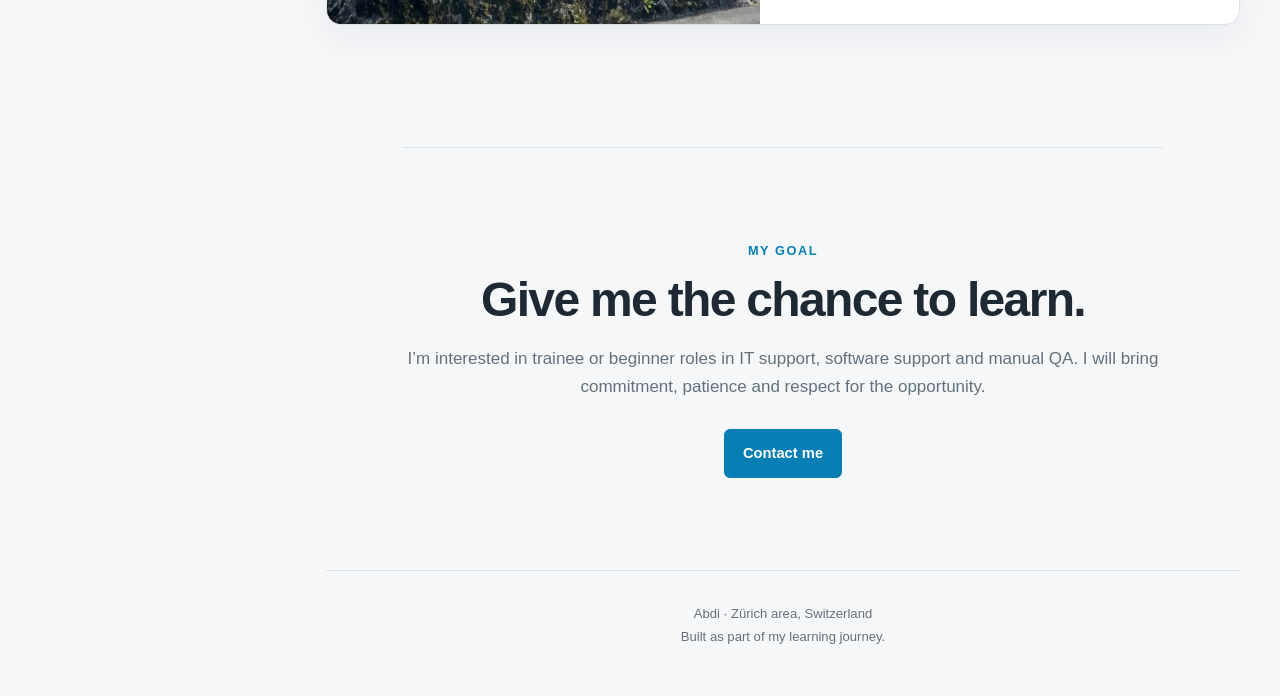
==== commit 3e365376: "Link to visual QA portfolio" ====
--- a/index.html
+++ b/index.html
@@ -113,7 +113,7 @@
             My beginner test cases, bug-report template, exploratory-testing notes
             and QA fundamentals. I use my own Job Tracker as the software under test.
           </p>
-          <a href="qa-portfolio/README.md">Open the QA portfolio →</a>
+          <a href="qa-portfolio/index.html">Open the QA portfolio →</a>
         </div>
       </article>
 
--- a/styles.css
+++ b/styles.css
@@ -204,6 +204,19 @@
   background: #fff;
   font-size: 0.83rem;
 }
+
+.personal-note {
+  margin-top: 38px;
+  padding: 30px;
+  display: grid;
+  grid-template-columns: minmax(210px, 0.8fr) minmax(0, 1.2fr);
+  gap: 38px;
+  border: 1px solid var(--line);
+  border-radius: 14px;
+  background: #fff;
+}
+.personal-note h3 { margin-bottom: 0; }
+.personal-note > div:last-child > p { color: var(--muted); }
 
 .project-card {
   margin-bottom: 30px;
@@ -301,6 +314,10 @@
   main { margin-left: 0; }
 }
 
+@media (max-width: 680px) {
+  .personal-note { grid-template-columns: 1fr; gap: 18px; padding: 24px; }
+}
+
 @media (max-width: 700px) {
   body { font-size: 16px; }
   .hero, .section, footer { width: min(calc(100% - 36px), 1040px); }
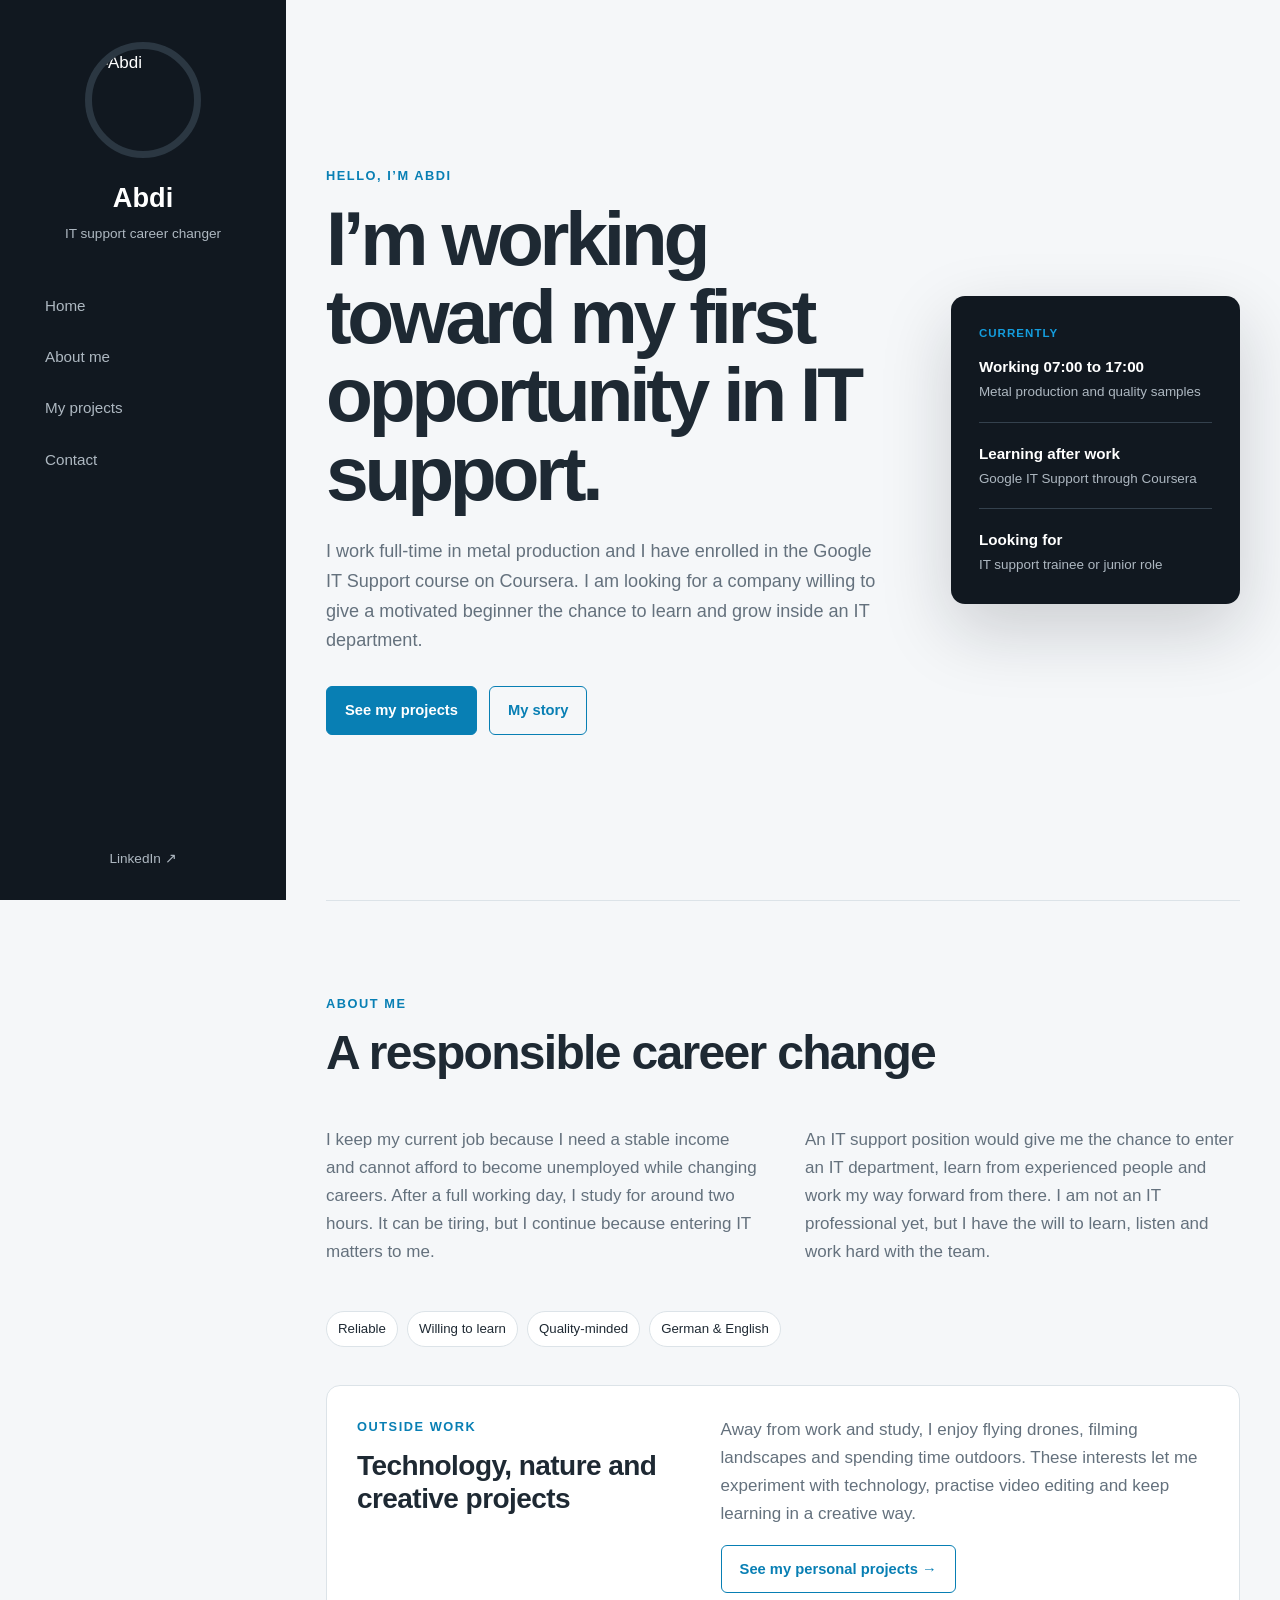
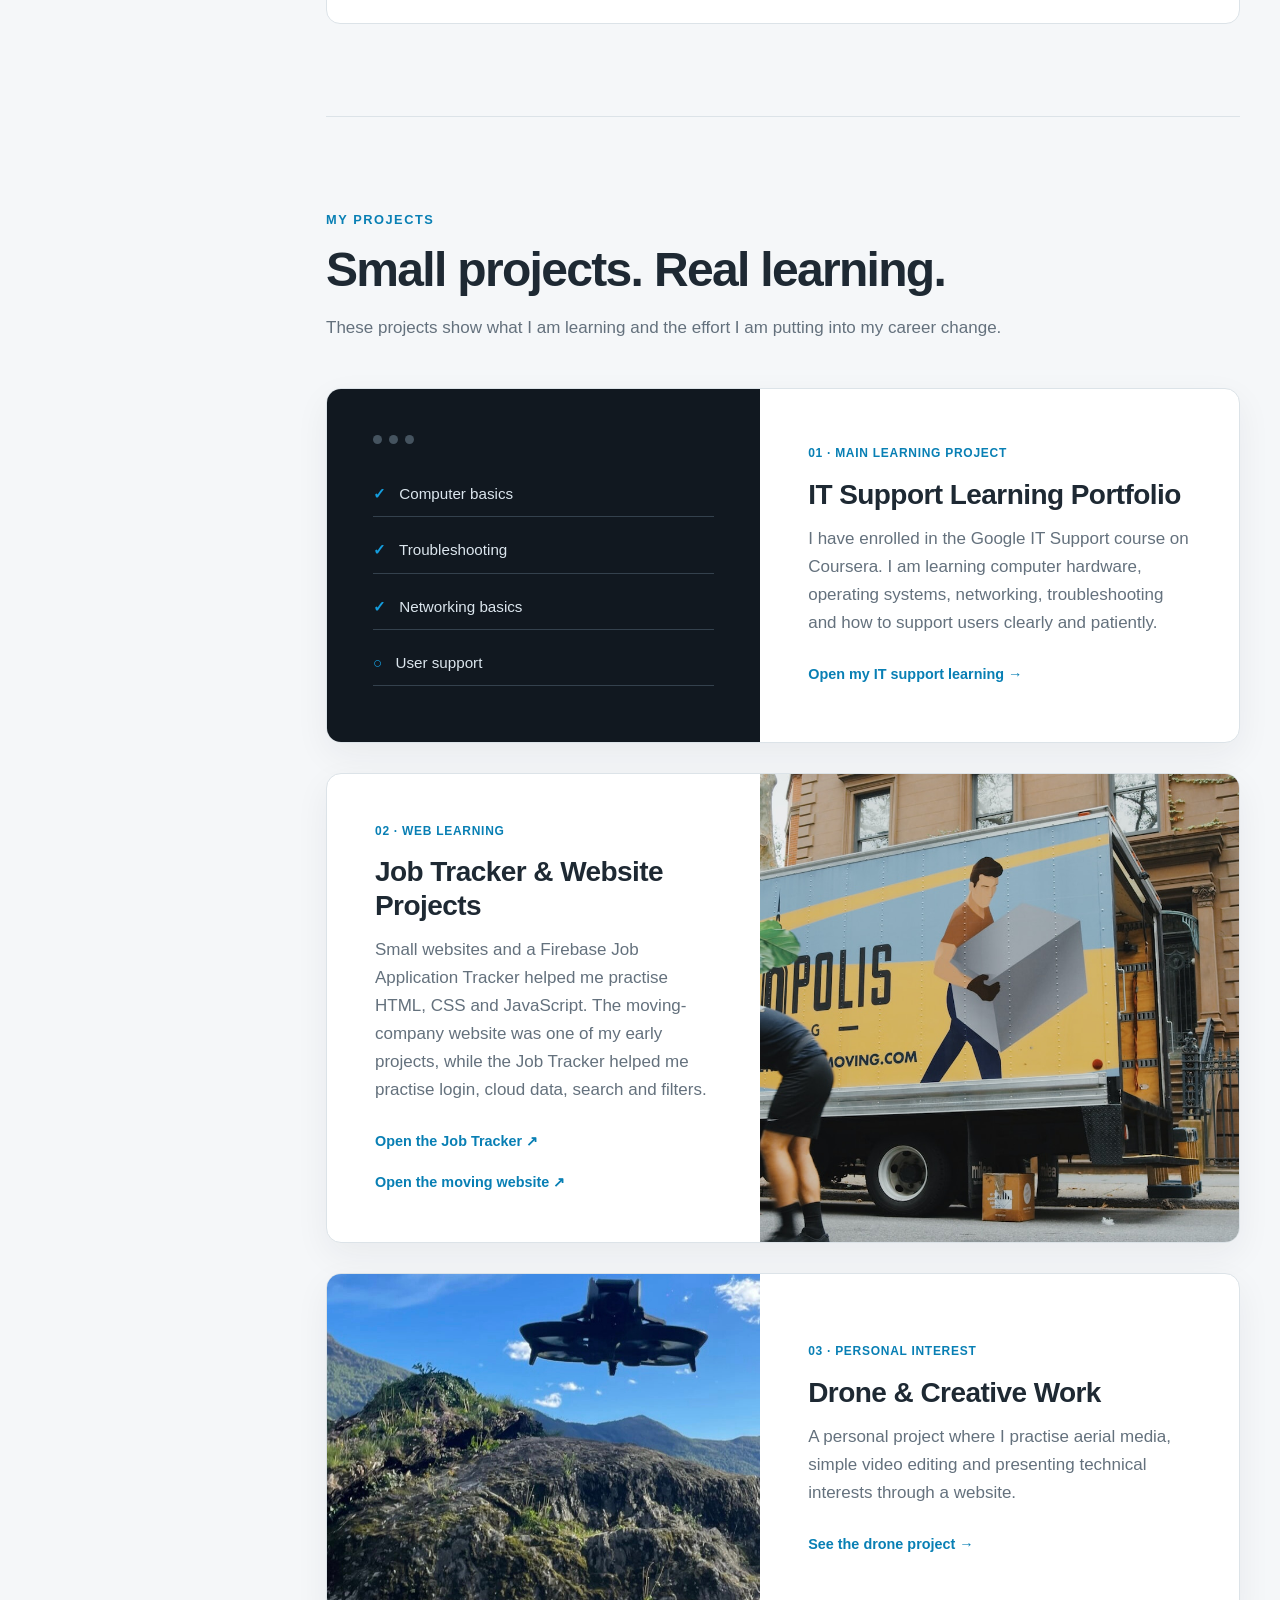
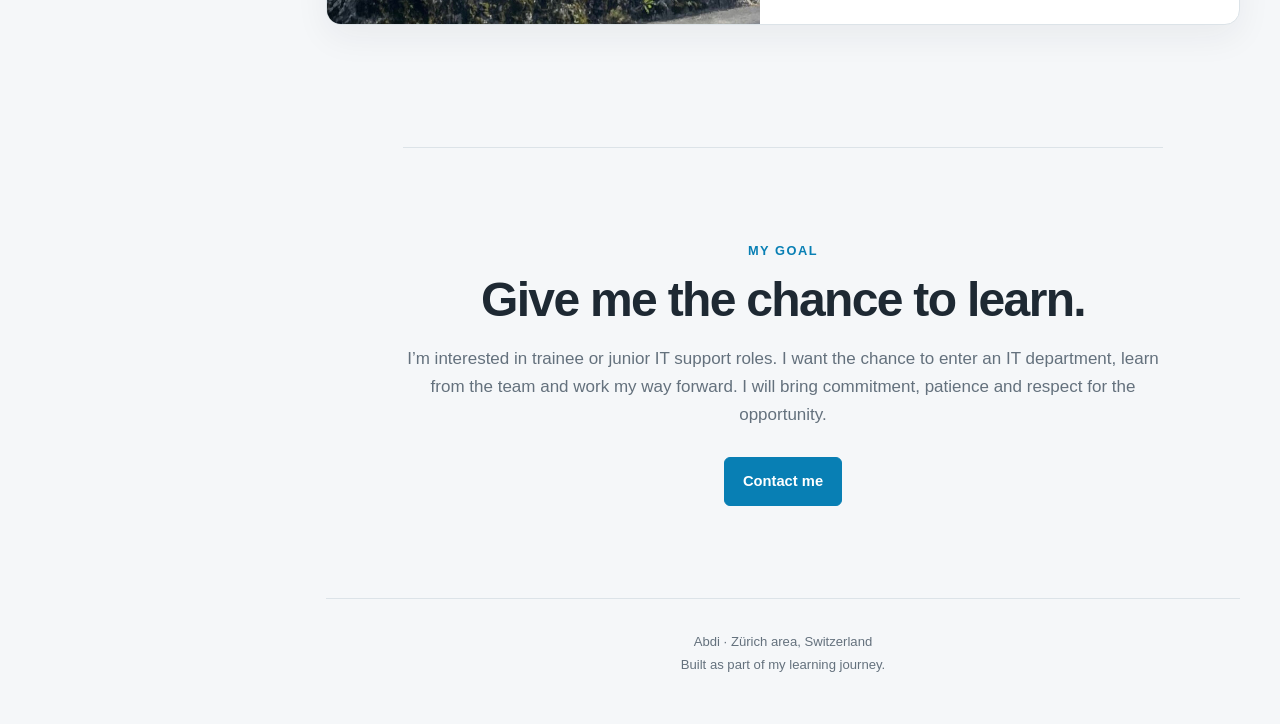
==== commit 9a97addb: "Refocus portfolio on IT support career path" ====
--- a/index.html
+++ b/index.html
@@ -3,7 +3,7 @@
 <head>
   <meta charset="utf-8">
   <meta name="viewport" content="width=device-width, initial-scale=1">
-  <meta name="description" content="Abdi's IT support and software testing learning portfolio.">
+  <meta name="description" content="Abdi's IT support learning portfolio and career change journey.">
   <title>Abdi | My Projects &amp; Learning</title>
   <link rel="stylesheet" href="styles.css">
 </head>
@@ -11,7 +11,7 @@
   <aside class="sidebar">
     <img class="profile-photo" src="https://raw.githubusercontent.com/abditechh/iPortfolio-Abdi-s/main/img.png" alt="Abdi">
     <a class="logo" href="#home">Abdi</a>
-    <p class="sidebar-role">IT &amp; QA career changer</p>
+    <p class="sidebar-role">IT support career changer</p>
 
     <nav aria-label="Main navigation">
       <a href="#home">Home</a>
@@ -27,10 +27,11 @@
     <section class="hero" id="home">
       <div class="hero-content">
         <p class="kicker">Hello, I’m Abdi</p>
-        <h1>I’m working toward my first opportunity in IT.</h1>
+        <h1>I’m working toward my first opportunity in IT support.</h1>
         <p class="hero-text">
-          I work full-time in metal production and study software testing after work.
-          I’m looking for a trainee company willing to teach a motivated beginner.
+          I work full-time in metal production and I have enrolled in the Google IT
+          Support course on Coursera. I am looking for a company willing to give a
+          motivated beginner the chance to learn and grow inside an IT department.
         </p>
         <div class="buttons">
           <a class="button primary" href="#projects">See my projects</a>
@@ -40,14 +41,14 @@
 
       <div class="hero-card">
         <p class="small-label">Currently</p>
-        <strong>Working 07:00–17:00</strong>
+        <strong>Working 07:00 to 17:00</strong>
         <span>Metal production and quality samples</span>
         <hr>
         <strong>Learning after work</strong>
-        <span>Software testing through Coursera</span>
+        <span>Google IT Support through Coursera</span>
         <hr>
         <strong>Looking for</strong>
-        <span>IT support or software QA trainee role</span>
+        <span>IT support trainee or junior role</span>
       </div>
     </section>
 
@@ -64,9 +65,10 @@
           matters to me.
         </p>
         <p>
-          A trainee position would give me the chance to learn inside a real technical
-          team and focus my working day on the career I am trying to build. I am not an
-          IT professional yet. I am ready to start with the basics, listen and improve.
+          An IT support position would give me the chance to enter an IT department,
+          learn from experienced people and work my way forward from there. I am not an
+          IT professional yet, but I have the will to learn, listen and work hard with
+          the team.
         </p>
       </div>
       <div class="strengths" aria-label="My strengths">
@@ -95,25 +97,26 @@
       <div class="section-title">
         <p class="kicker">My projects</p>
         <h2>Small projects. Real learning.</h2>
-        <p>These projects show my progress—not professional experience.</p>
+        <p>These projects show what I am learning and the effort I am putting into my career change.</p>
       </div>
 
       <article class="project-card qa-card">
         <div class="project-visual checklist" aria-hidden="true">
           <div class="check-top"><span></span><span></span><span></span></div>
-          <p><b>✓</b> Login test</p>
-          <p><b>✓</b> Add application</p>
-          <p><b>✓</b> Data privacy</p>
-          <p><b>○</b> Mobile checks</p>
+          <p><b>✓</b> Computer basics</p>
+          <p><b>✓</b> Troubleshooting</p>
+          <p><b>✓</b> Networking basics</p>
+          <p><b>○</b> User support</p>
         </div>
         <div class="project-copy">
           <p class="project-number">01 · Main learning project</p>
-          <h3>Software QA Portfolio</h3>
+          <h3>IT Support Learning Portfolio</h3>
           <p>
-            My beginner test cases, bug-report template, exploratory-testing notes
-            and QA fundamentals. I use my own Job Tracker as the software under test.
+            I have enrolled in the Google IT Support course on Coursera. I am learning
+            computer hardware, operating systems, networking, troubleshooting and how
+            to support users clearly and patiently.
           </p>
-          <a href="qa-portfolio/index.html">Open the QA portfolio →</a>
+          <a href="it-support/index.html">Open my IT support learning →</a>
         </div>
       </article>
 
@@ -153,8 +156,9 @@
       <p class="kicker">My goal</p>
       <h2>Give me the chance to learn.</h2>
       <p>
-        I’m interested in trainee or beginner roles in IT support, software support
-        and manual QA. I will bring commitment, patience and respect for the opportunity.
+        I’m interested in trainee or junior IT support roles. I want the chance to enter
+        an IT department, learn from the team and work my way forward. I will bring
+        commitment, patience and respect for the opportunity.
       </p>
       <a class="button primary" href="mailto:abdi.abdirashid@hotmail.com">Contact me</a>
     </section>
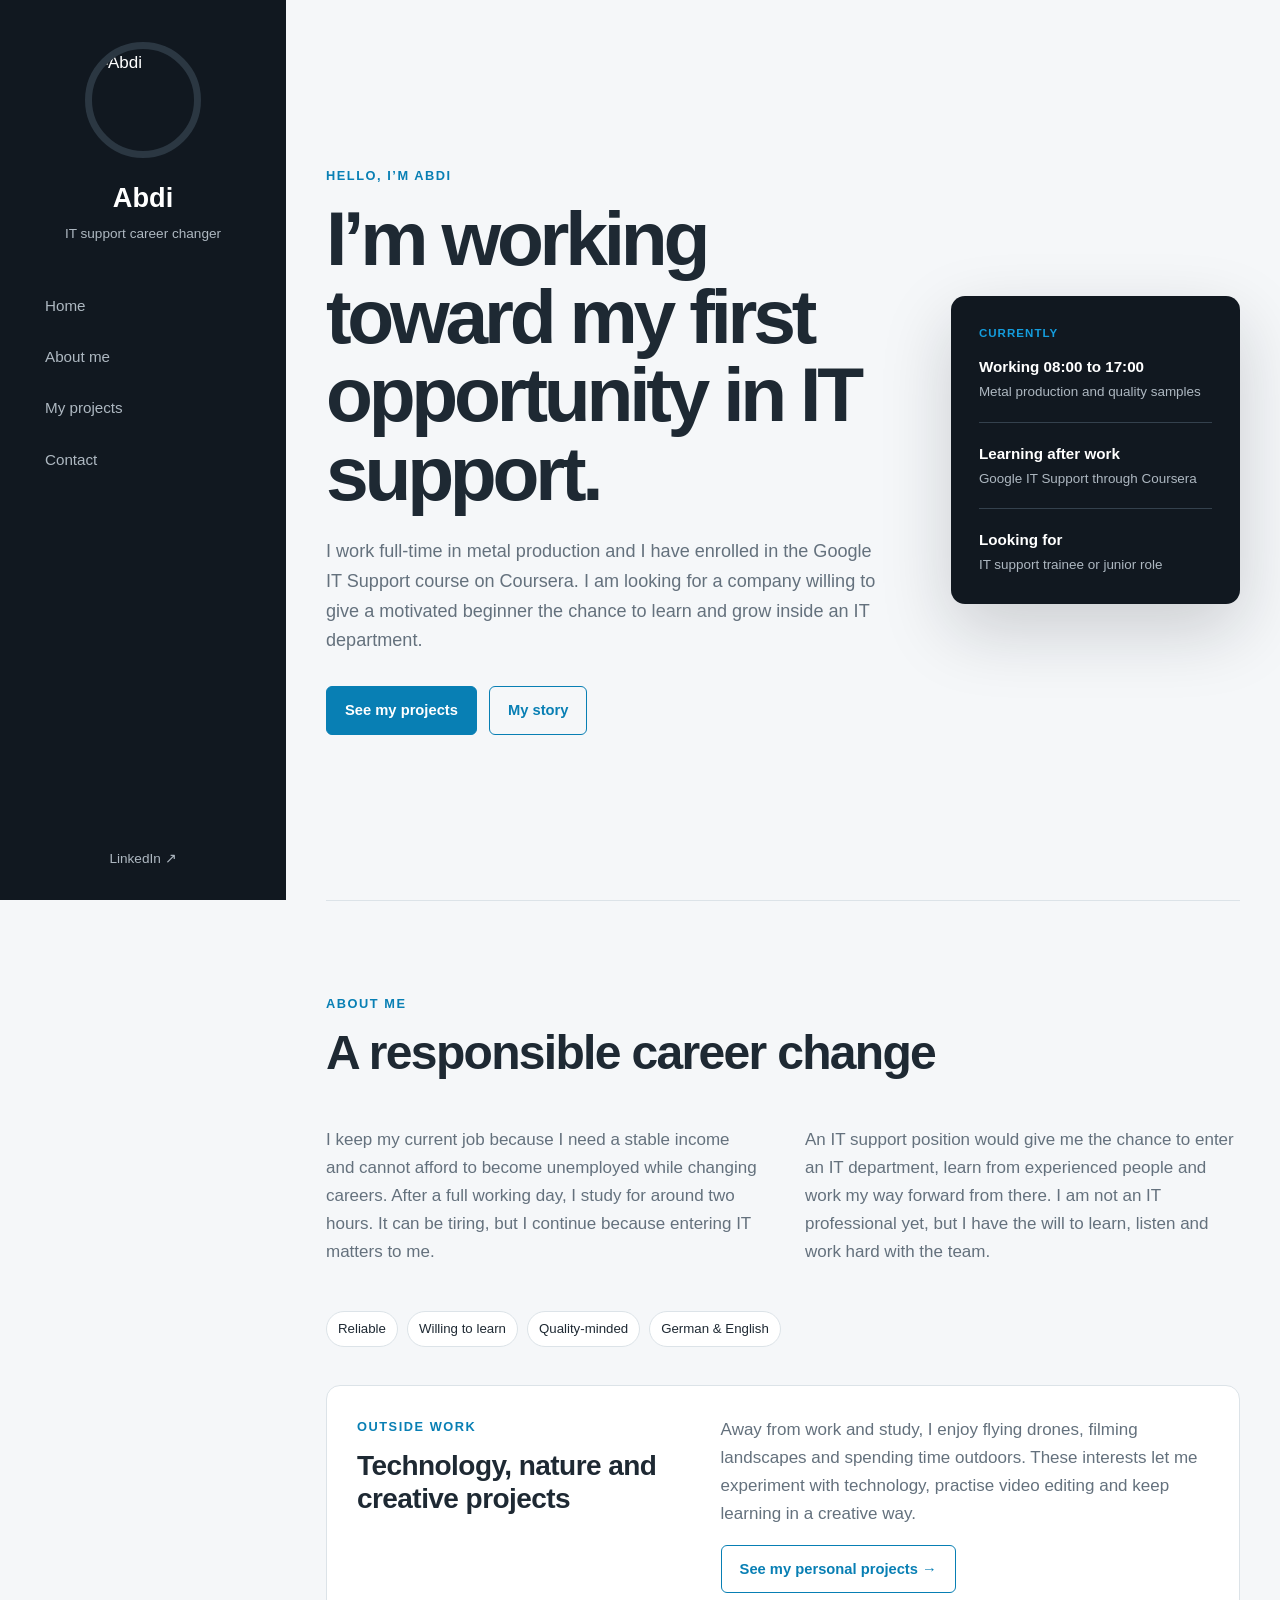
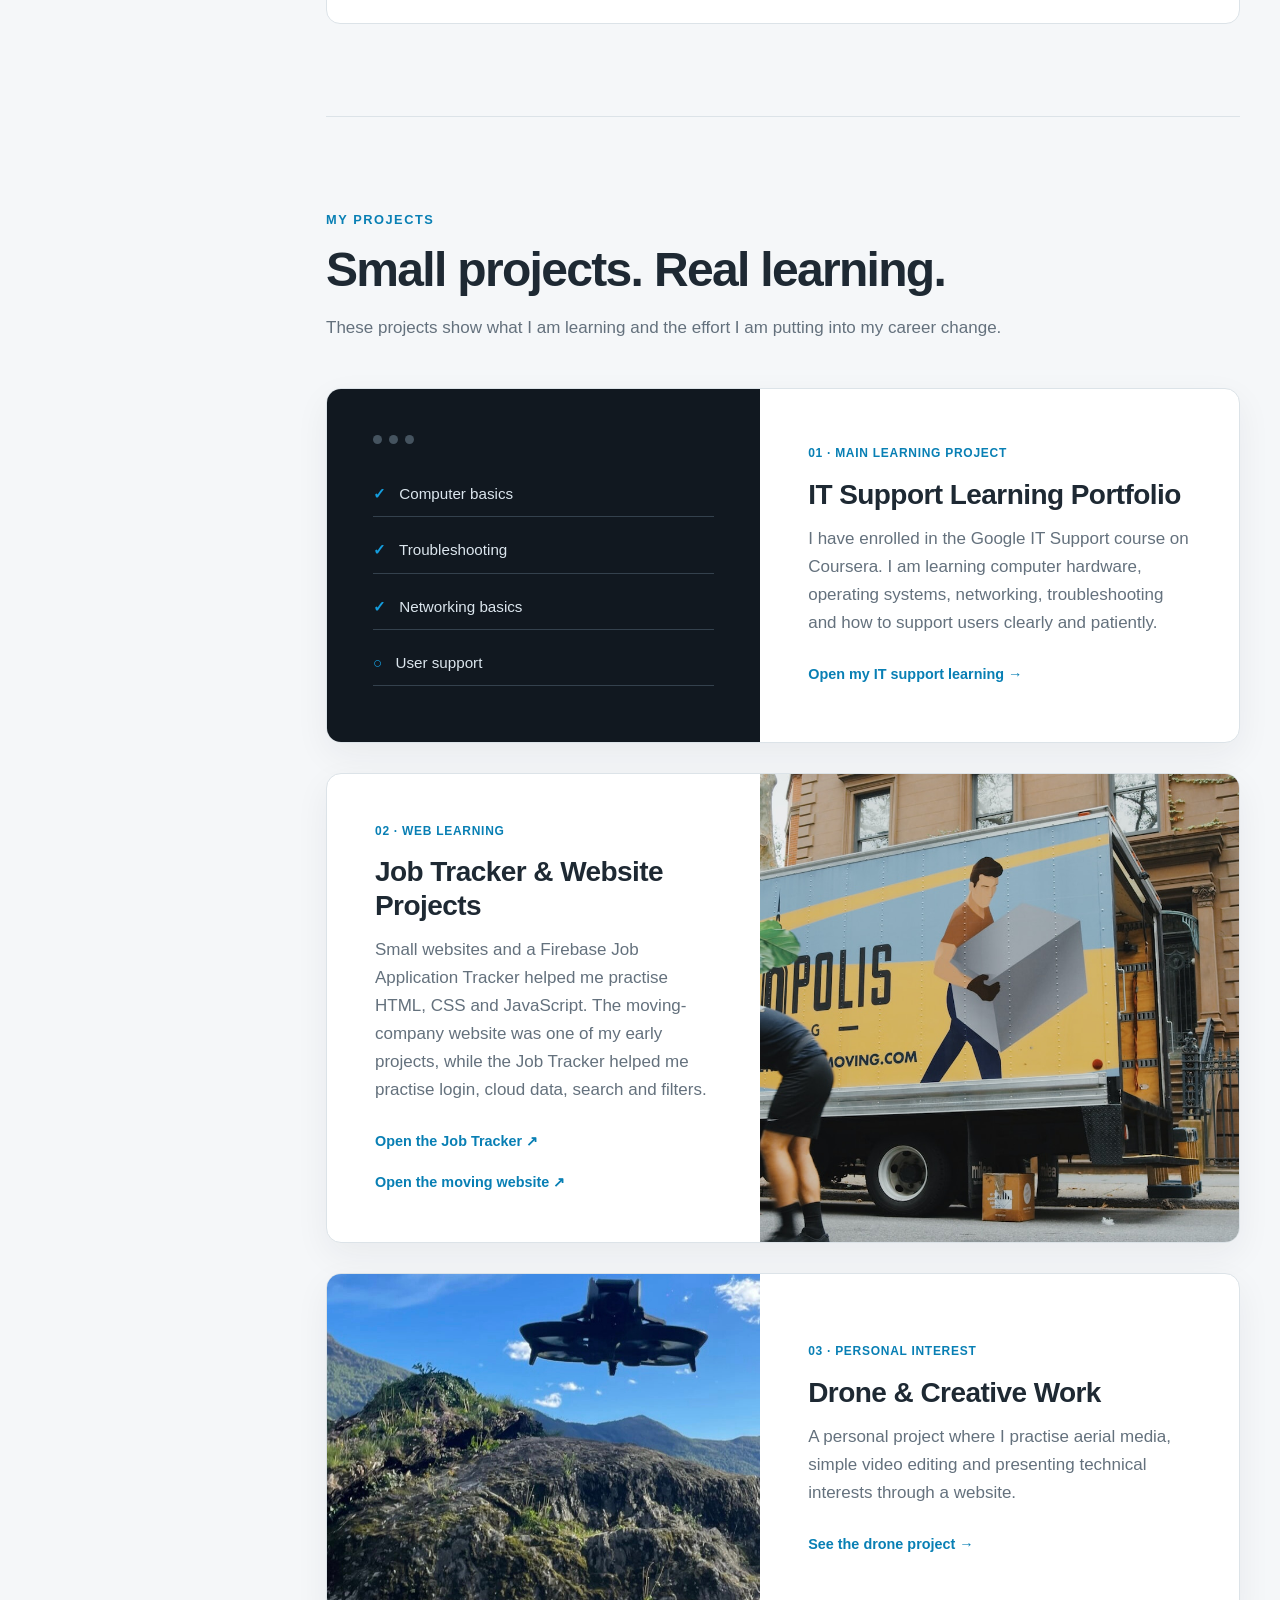
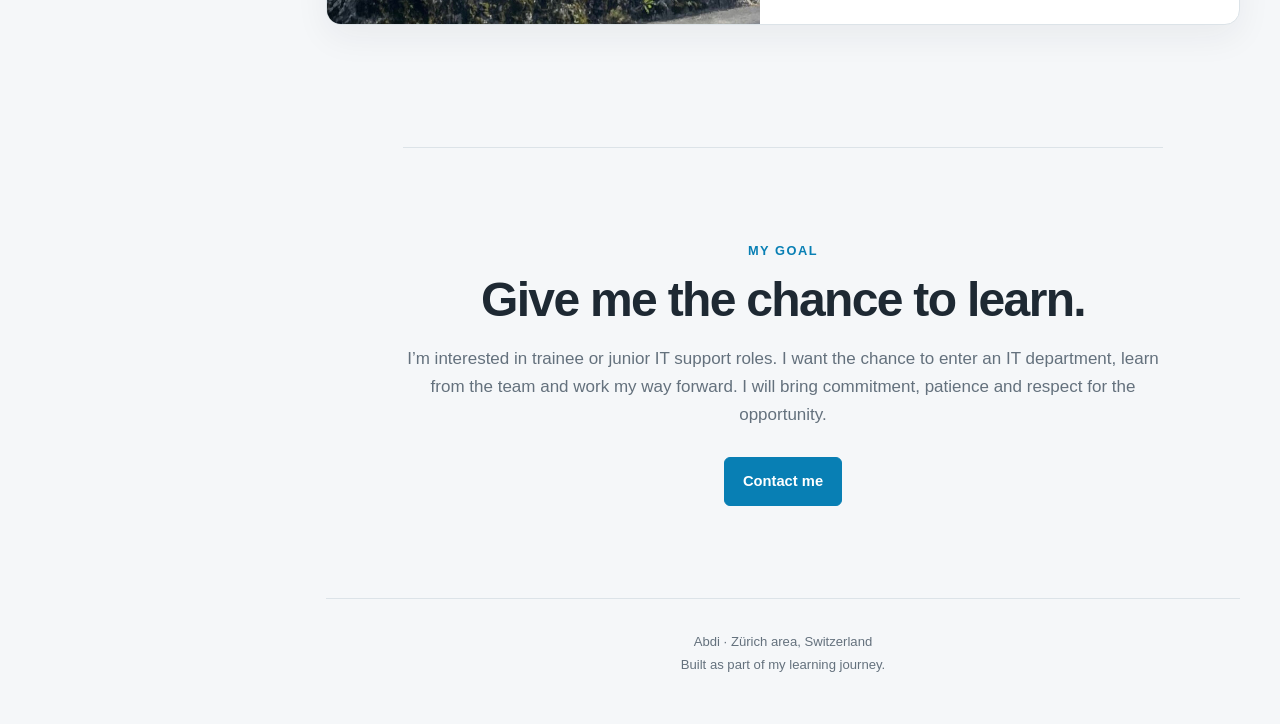
==== commit f689093e: "Update index.html" ====
--- a/index.html
+++ b/index.html
@@ -41,7 +41,7 @@
 
       <div class="hero-card">
         <p class="small-label">Currently</p>
-        <strong>Working 07:00 to 17:00</strong>
+        <strong>Working 08:00 to 17:00</strong>
         <span>Metal production and quality samples</span>
         <hr>
         <strong>Learning after work</strong>
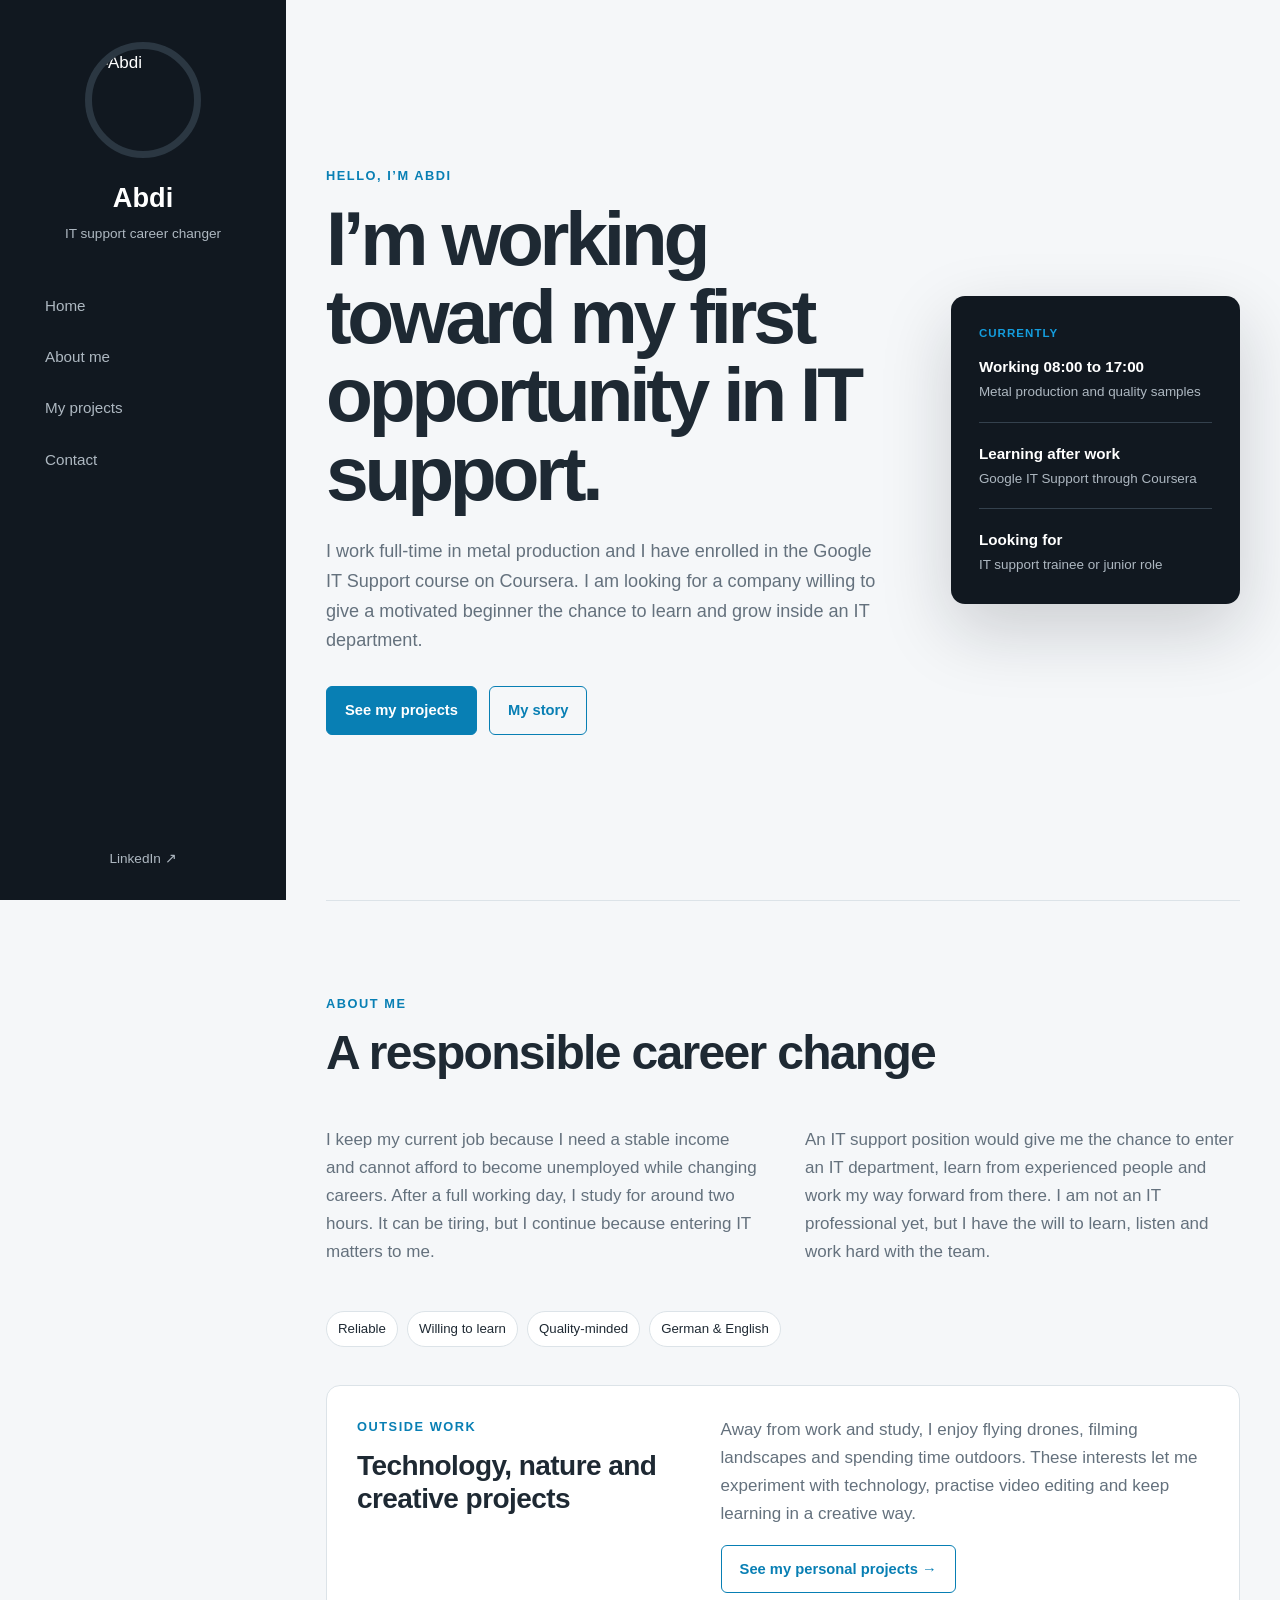
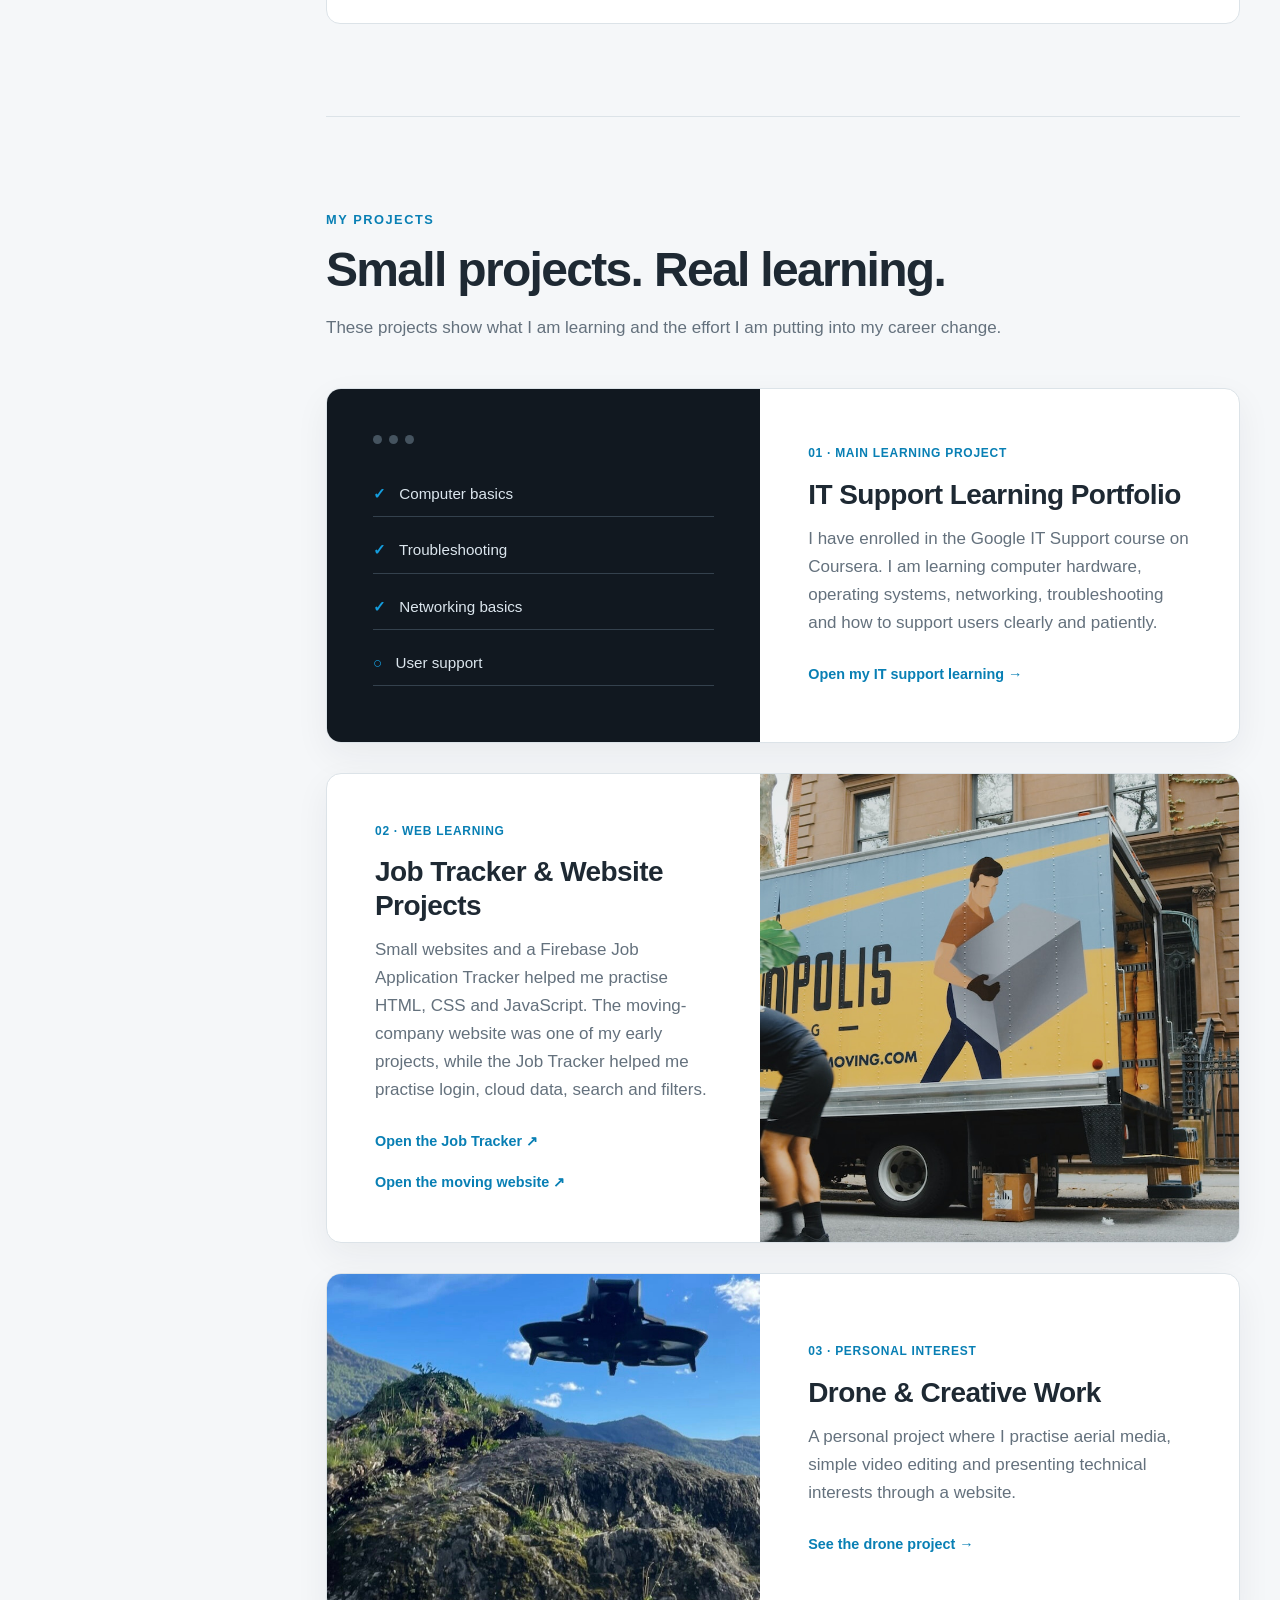
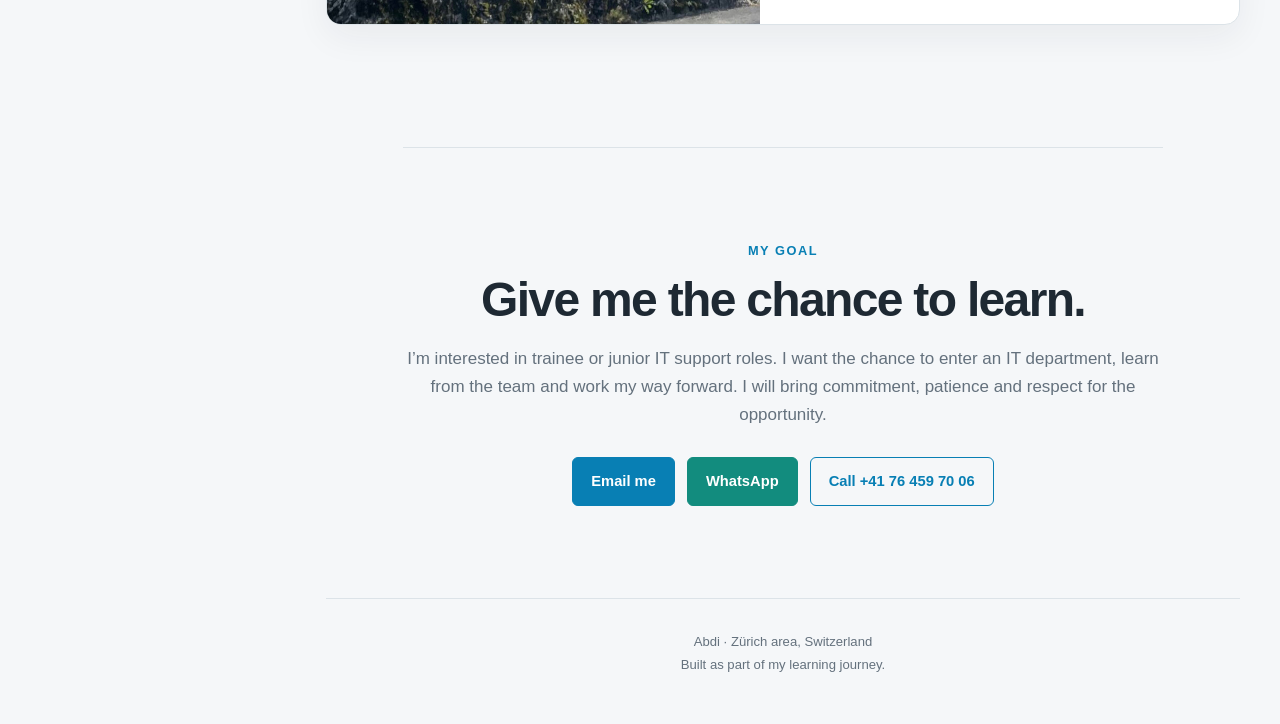
==== commit fbf992b2: "Add prefilled email, WhatsApp and call contact options" ====
--- a/index.html
+++ b/index.html
@@ -160,7 +160,7 @@
         an IT department, learn from the team and work my way forward. I will bring
         commitment, patience and respect for the opportunity.
       </p>
-      <a class="button primary" href="mailto:abdi.abdirashid@hotmail.com">Contact me</a>
+      <div class="buttons" style="justify-content:center"><a class="button primary" href="mailto:abdi.abdirashid@hotmail.com?subject=Regarding%20your%20IT%20Support%20portfolio&amp;body=Hello%20Abdi%2C%0A%0AI%20viewed%20your%20IT%20Support%20portfolio%20and%20would%20like%20to%20contact%20you.%0A%0AKind%20regards%2C">Email me</a><a class="button" style="border-color:#128c7e;color:#fff;background:#128c7e" href="https://wa.me/41764597006?text=Hello%20Abdi%2C%20I%20viewed%20your%20IT%20Support%20portfolio." target="_blank" rel="noreferrer">WhatsApp</a><a class="button quiet" href="tel:+41764597006">Call +41 76 459 70 06</a></div>
     </section>
 
     <footer>
